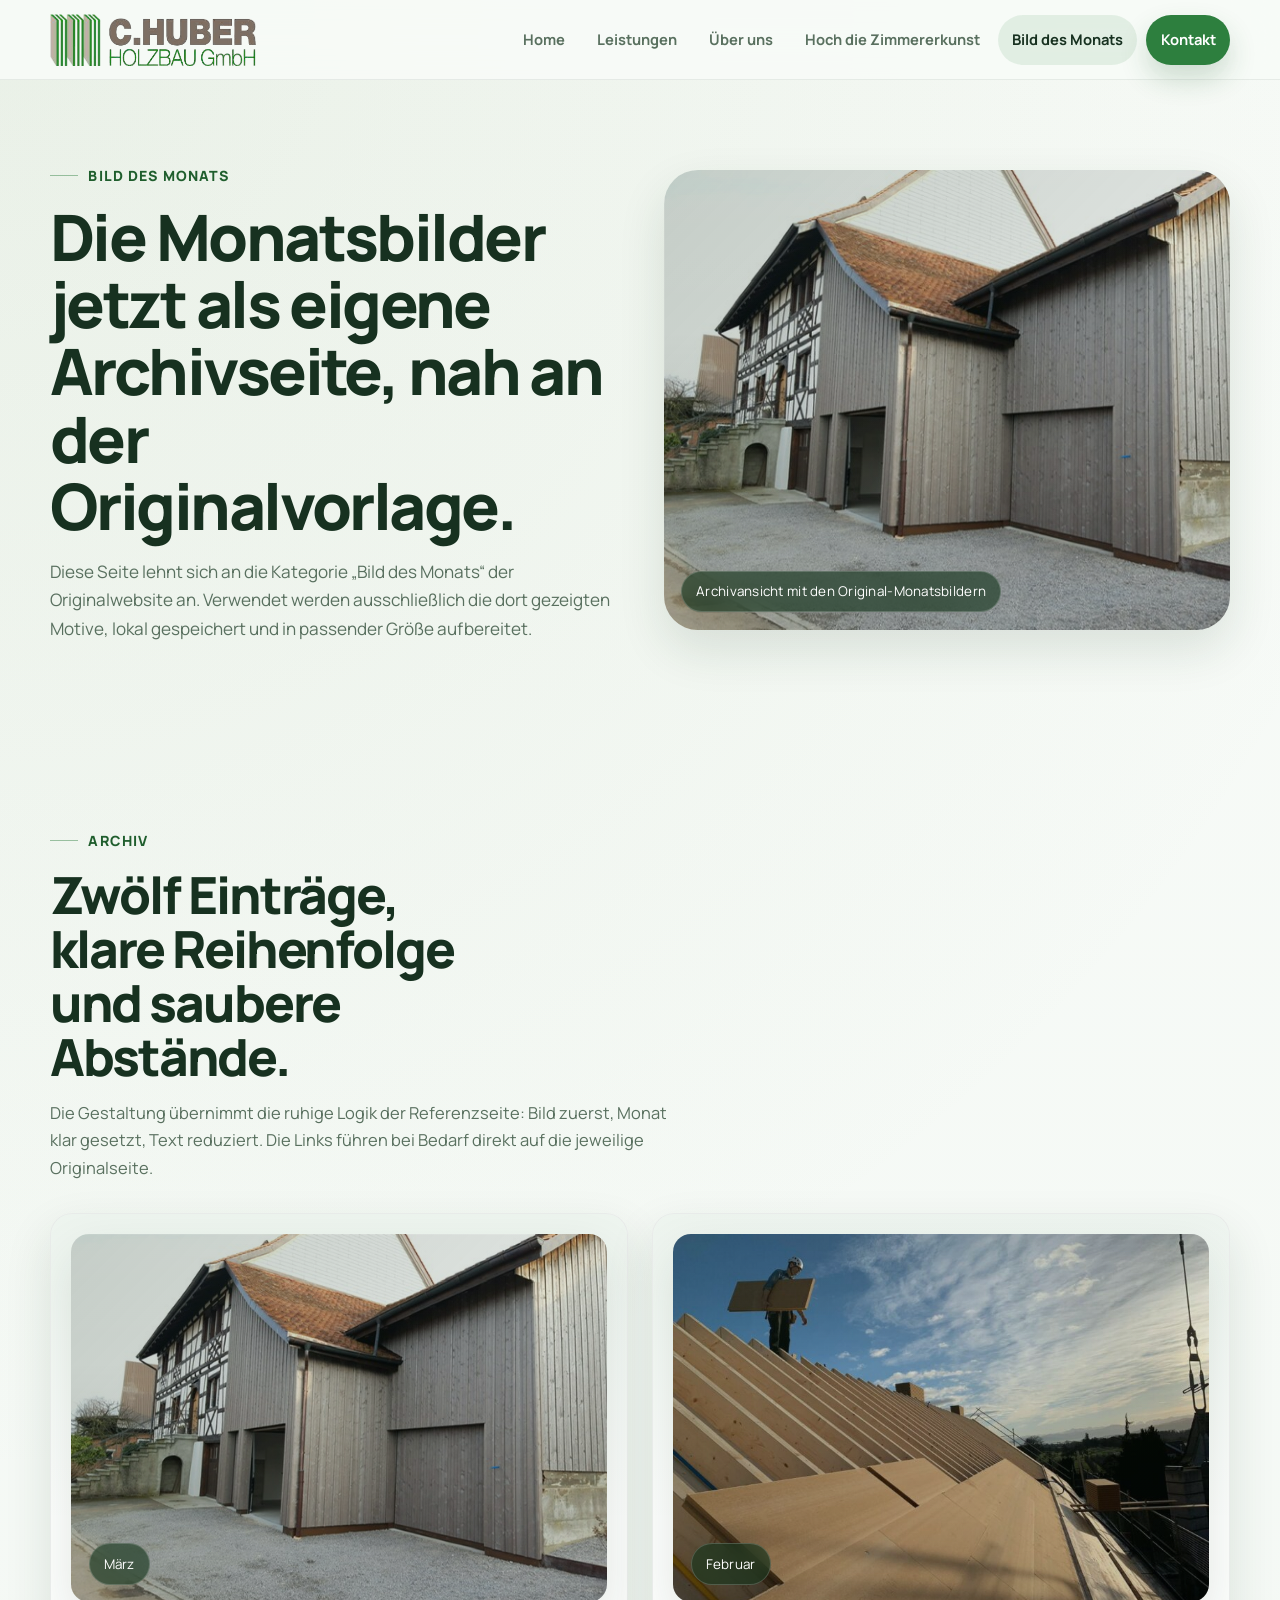
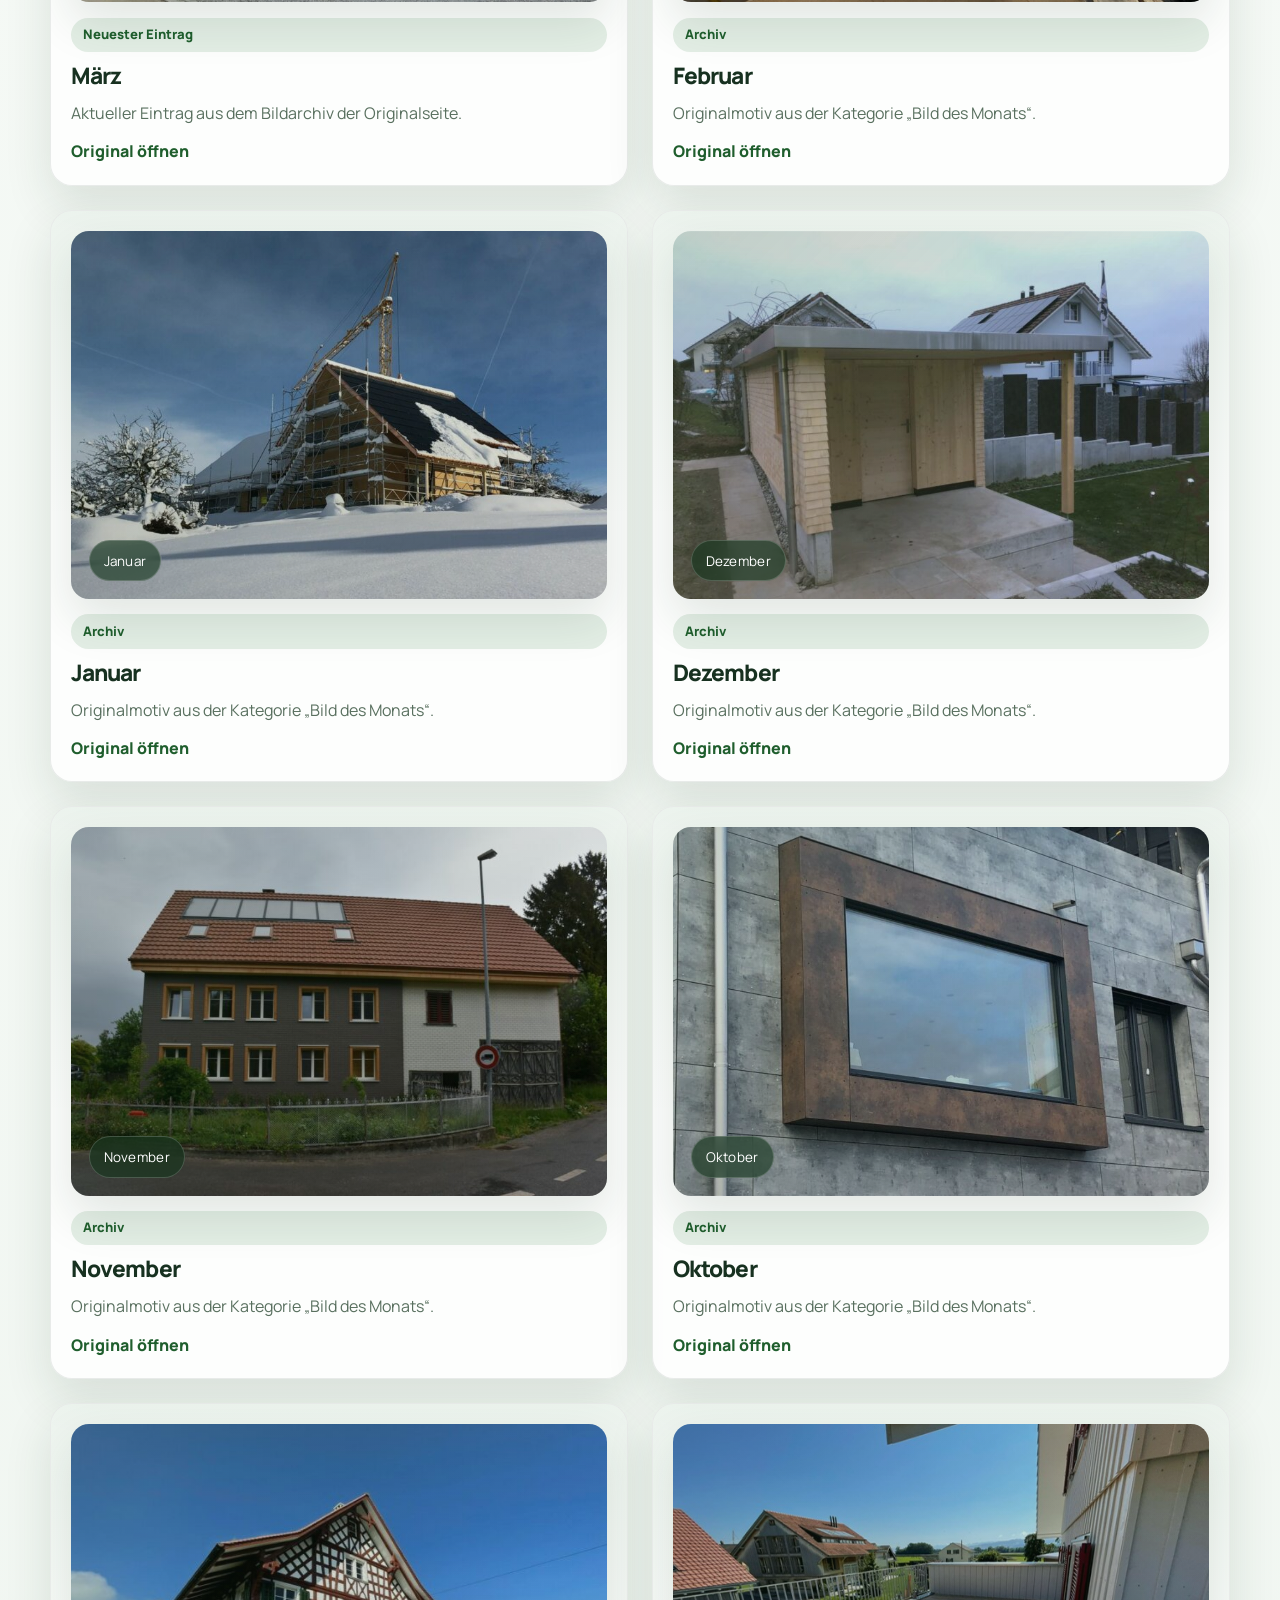
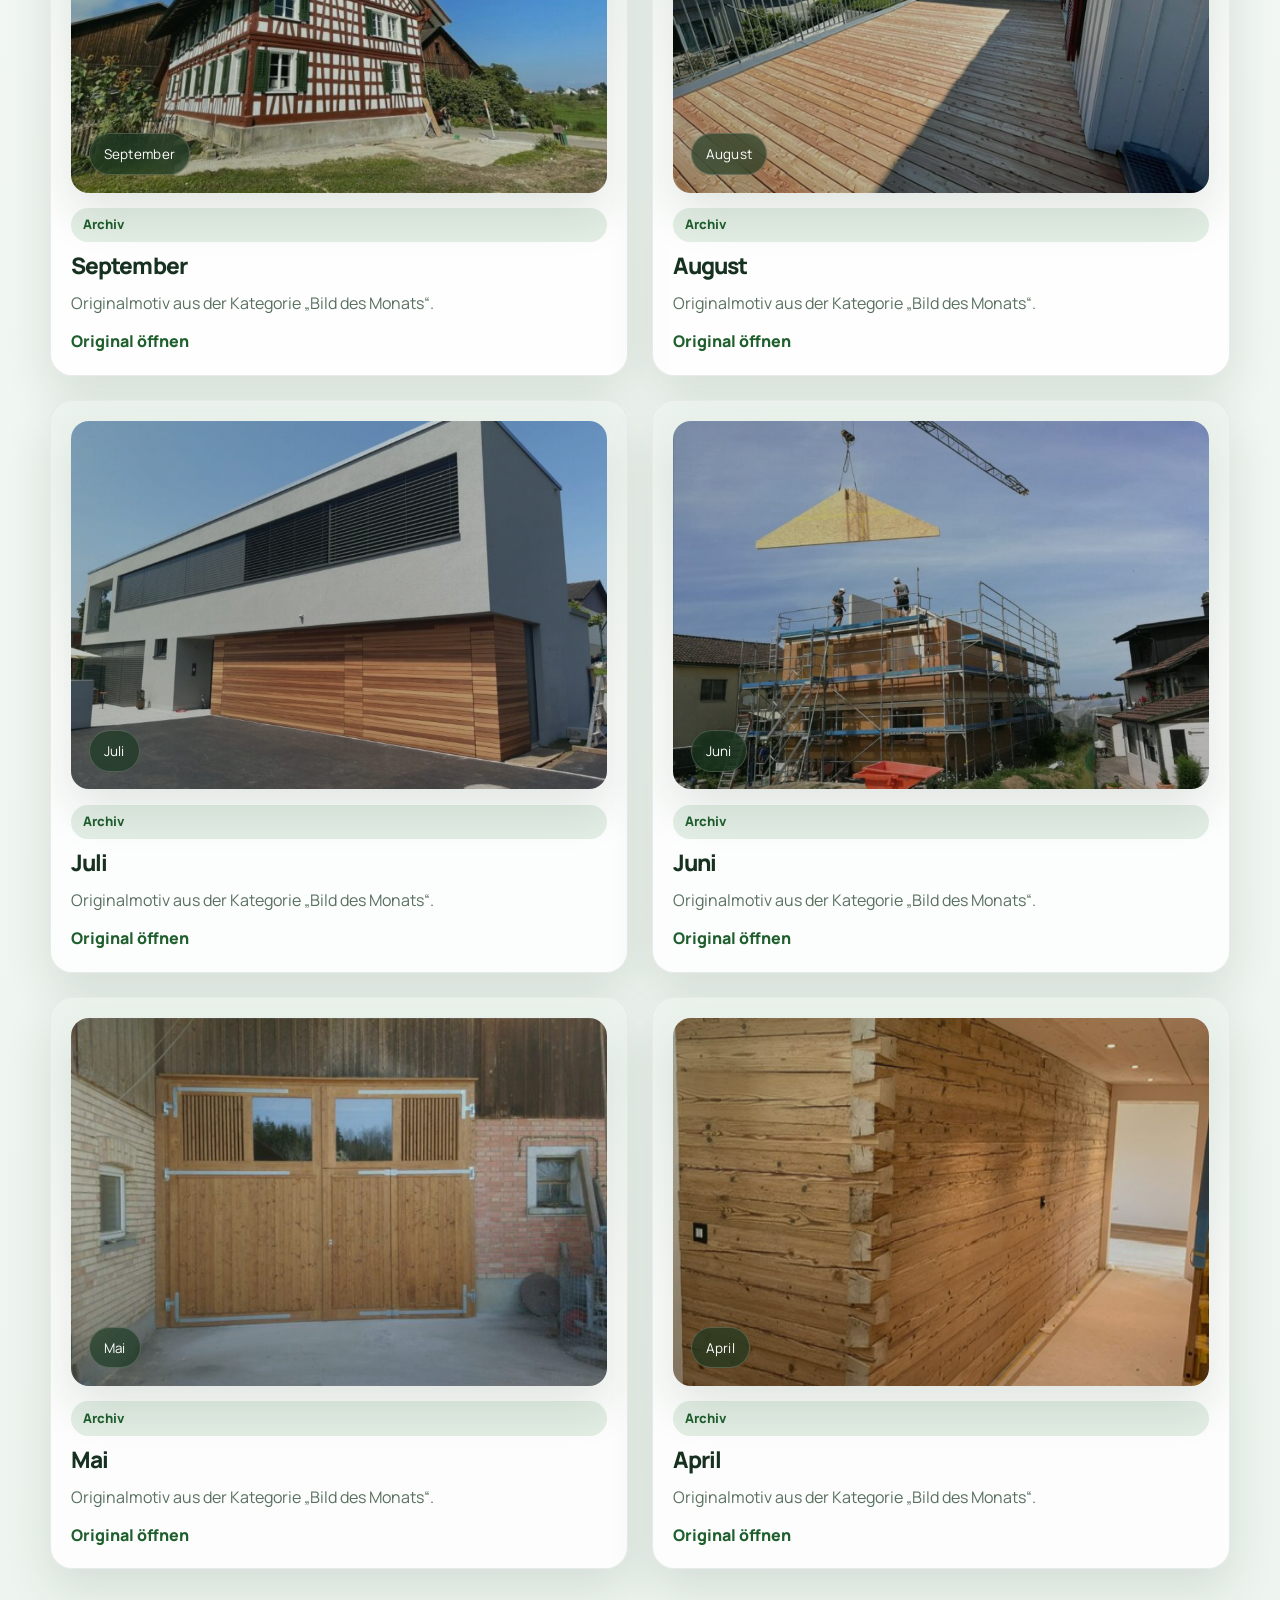
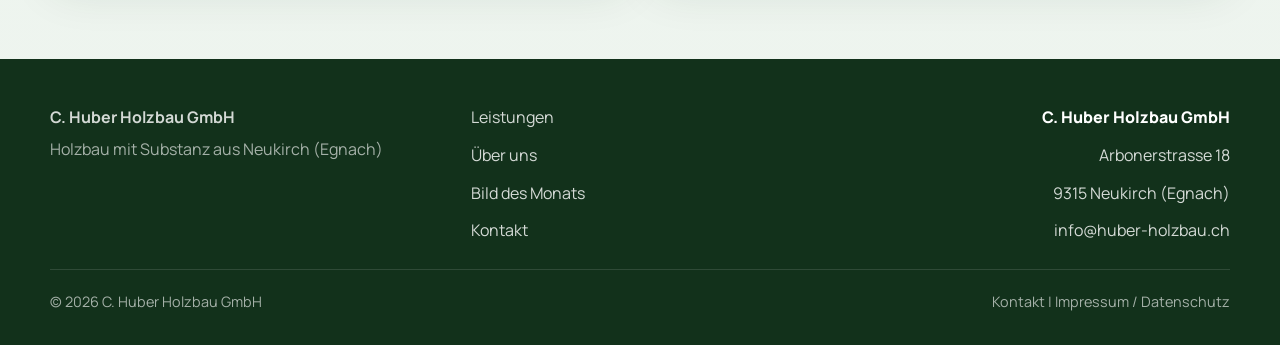
==== bild-des-monats.html @ 08aa4e44 "Refine layout and rebuild Bild des Monats" ====
<!DOCTYPE html>
<html lang="de">
<head>
  <meta charset="UTF-8">
  <meta name="viewport" content="width=device-width, initial-scale=1.0">
  <link rel="icon" type="image/png" href="assets/favicon-left.png">
  <link rel="shortcut icon" href="assets/favicon-left.png">
  <title>Bild des Monats | C. Huber Holzbau GmbH</title>
  <meta name="description" content="Bild des Monats bei C. Huber Holzbau GmbH: eine Übersicht mit denselben Bildern wie auf der Originalseite von huber-holzbau.ch.">
  <link rel="preconnect" href="https://fonts.googleapis.com">
  <link rel="preconnect" href="https://fonts.gstatic.com" crossorigin>
  <link href="https://fonts.googleapis.com/css2?family=Manrope:wght@400;500;600;700;800&display=swap" rel="stylesheet">
  <link rel="stylesheet" href="styles.css">
</head>
<body>
  <header class="site-header">
    <div class="container nav-shell">
      <a class="brand" href="index.html" aria-label="C. Huber Holzbau GmbH Startseite"><span class="brand-mark"></span><span class="brand-text"><strong>C. Huber Holzbau GmbH</strong><span>Holzbau aus Neukirch (Egnach)</span></span></a>
      <button class="nav-toggle" type="button" aria-label="Navigation öffnen" aria-expanded="false" data-nav-toggle><span></span><span></span><span></span></button>
      <nav class="site-nav" data-nav>
        <a href="index.html">Home</a>
        <a href="leistungen.html">Leistungen</a>
        <a href="ueber-uns.html">Über uns</a>
        <a href="index.html#zimmererkunst">Hoch die Zimmererkunst</a>
        <a class="active" href="bild-des-monats.html">Bild des Monats</a>
        <a class="nav-cta" href="kontakt.html">Kontakt</a>
      </nav>
    </div>
  </header>

  <main>
    <section class="page-hero">
      <div class="container page-hero-grid">
        <div class="page-hero-copy reveal">
          <span class="eyebrow">Bild des Monats</span>
          <h1>Die Monatsbilder jetzt als eigene Archivseite, nah an der Originalvorlage.</h1>
          <p>Diese Seite lehnt sich an die Kategorie „Bild des Monats“ der Originalwebsite an. Verwendet werden ausschließlich die dort gezeigten Motive, lokal gespeichert und in passender Größe aufbereitet.</p>
        </div>
        <div class="page-hero-visual reveal" style="--image: url('assets/bild-maerz.jpeg');" data-label="Archivansicht mit den Original-Monatsbildern"></div>
      </div>
    </section>

    <section class="section">
      <div class="container">
        <div class="month-archive-copy reveal">
          <span class="page-kicker">Archiv</span>
          <h2 class="section-title">Zwölf Einträge, klare Reihenfolge und saubere Abstände.</h2>
          <p class="section-intro">Die Gestaltung übernimmt die ruhige Logik der Referenzseite: Bild zuerst, Monat klar gesetzt, Text reduziert. Die Links führen bei Bedarf direkt auf die jeweilige Originalseite.</p>
        </div>

        <div class="month-archive">
          <article class="month-entry reveal">
            <div class="month-visual" style="--image: url('assets/bild-maerz.jpeg');" data-label="März"></div>
            <div class="month-entry__body">
              <span class="card-topline">Neuester Eintrag</span>
              <h3>März</h3>
              <p>Aktueller Eintrag aus dem Bildarchiv der Originalseite.</p>
              <a class="month-entry__link" href="https://www.huber-holzbau.ch/maerz/" target="_blank" rel="noreferrer">Original öffnen</a>
            </div>
          </article>

          <article class="month-entry reveal">
            <div class="month-visual" style="--image: url('assets/bild-februar.jpg');" data-label="Februar"></div>
            <div class="month-entry__body">
              <span class="card-topline">Archiv</span>
              <h3>Februar</h3>
              <p>Originalmotiv aus der Kategorie „Bild des Monats“.</p>
              <a class="month-entry__link" href="https://www.huber-holzbau.ch/februar/" target="_blank" rel="noreferrer">Original öffnen</a>
            </div>
          </article>

          <article class="month-entry reveal">
            <div class="month-visual" style="--image: url('assets/bild-januar.jpg');" data-label="Januar"></div>
            <div class="month-entry__body">
              <span class="card-topline">Archiv</span>
              <h3>Januar</h3>
              <p>Originalmotiv aus der Kategorie „Bild des Monats“.</p>
              <a class="month-entry__link" href="https://www.huber-holzbau.ch/januar/" target="_blank" rel="noreferrer">Original öffnen</a>
            </div>
          </article>

          <article class="month-entry reveal">
            <div class="month-visual" style="--image: url('assets/bild-dezember.jpeg');" data-label="Dezember"></div>
            <div class="month-entry__body">
              <span class="card-topline">Archiv</span>
              <h3>Dezember</h3>
              <p>Originalmotiv aus der Kategorie „Bild des Monats“.</p>
              <a class="month-entry__link" href="https://www.huber-holzbau.ch/dezember/" target="_blank" rel="noreferrer">Original öffnen</a>
            </div>
          </article>

          <article class="month-entry reveal">
            <div class="month-visual" style="--image: url('assets/bild-november.jpg');" data-label="November"></div>
            <div class="month-entry__body">
              <span class="card-topline">Archiv</span>
              <h3>November</h3>
              <p>Originalmotiv aus der Kategorie „Bild des Monats“.</p>
              <a class="month-entry__link" href="https://www.huber-holzbau.ch/november/" target="_blank" rel="noreferrer">Original öffnen</a>
            </div>
          </article>

          <article class="month-entry reveal">
            <div class="month-visual" style="--image: url('assets/bild-oktober.jpeg');" data-label="Oktober"></div>
            <div class="month-entry__body">
              <span class="card-topline">Archiv</span>
              <h3>Oktober</h3>
              <p>Originalmotiv aus der Kategorie „Bild des Monats“.</p>
              <a class="month-entry__link" href="https://www.huber-holzbau.ch/oktober/" target="_blank" rel="noreferrer">Original öffnen</a>
            </div>
          </article>

          <article class="month-entry reveal">
            <div class="month-visual" style="--image: url('assets/bild-september.jpeg');" data-label="September"></div>
            <div class="month-entry__body">
              <span class="card-topline">Archiv</span>
              <h3>September</h3>
              <p>Originalmotiv aus der Kategorie „Bild des Monats“.</p>
              <a class="month-entry__link" href="https://www.huber-holzbau.ch/september/" target="_blank" rel="noreferrer">Original öffnen</a>
            </div>
          </article>

          <article class="month-entry reveal">
            <div class="month-visual" style="--image: url('assets/bild-august.jpeg');" data-label="August"></div>
            <div class="month-entry__body">
              <span class="card-topline">Archiv</span>
              <h3>August</h3>
              <p>Originalmotiv aus der Kategorie „Bild des Monats“.</p>
              <a class="month-entry__link" href="https://www.huber-holzbau.ch/august/" target="_blank" rel="noreferrer">Original öffnen</a>
            </div>
          </article>

          <article class="month-entry reveal">
            <div class="month-visual" style="--image: url('assets/bild-juli.jpg');" data-label="Juli"></div>
            <div class="month-entry__body">
              <span class="card-topline">Archiv</span>
              <h3>Juli</h3>
              <p>Originalmotiv aus der Kategorie „Bild des Monats“.</p>
              <a class="month-entry__link" href="https://www.huber-holzbau.ch/juli/" target="_blank" rel="noreferrer">Original öffnen</a>
            </div>
          </article>

          <article class="month-entry reveal">
            <div class="month-visual" style="--image: url('assets/bild-juni.jpeg');" data-label="Juni"></div>
            <div class="month-entry__body">
              <span class="card-topline">Archiv</span>
              <h3>Juni</h3>
              <p>Originalmotiv aus der Kategorie „Bild des Monats“.</p>
              <a class="month-entry__link" href="https://www.huber-holzbau.ch/juni/" target="_blank" rel="noreferrer">Original öffnen</a>
            </div>
          </article>

          <article class="month-entry reveal">
            <div class="month-visual" style="--image: url('assets/bild-mai.jpeg');" data-label="Mai"></div>
            <div class="month-entry__body">
              <span class="card-topline">Archiv</span>
              <h3>Mai</h3>
              <p>Originalmotiv aus der Kategorie „Bild des Monats“.</p>
              <a class="month-entry__link" href="https://www.huber-holzbau.ch/mai/" target="_blank" rel="noreferrer">Original öffnen</a>
            </div>
          </article>

          <article class="month-entry reveal">
            <div class="month-visual" style="--image: url('assets/bild-april.jpeg');" data-label="April"></div>
            <div class="month-entry__body">
              <span class="card-topline">Archiv</span>
              <h3>April</h3>
              <p>Originalmotiv aus der Kategorie „Bild des Monats“.</p>
              <a class="month-entry__link" href="https://www.huber-holzbau.ch/april/" target="_blank" rel="noreferrer">Original öffnen</a>
            </div>
          </article>
        </div>
      </div>
    </section>
  </main>

  <footer class="site-footer">
    <div class="container">
      <div class="footer-grid">
        <div><div class="footer-brand"><strong>C. Huber Holzbau GmbH</strong><span>Holzbau mit Substanz aus Neukirch (Egnach)</span></div></div>
        <div><ul class="footer-links"><li><a href="leistungen.html">Leistungen</a></li><li><a href="ueber-uns.html">Über uns</a></li><li><a href="bild-des-monats.html">Bild des Monats</a></li><li><a href="kontakt.html">Kontakt</a></li></ul></div>
        <div><ul class="footer-links footer-address"><li>C. Huber Holzbau GmbH</li><li>Arbonerstrasse 18</li><li>9315 Neukirch (Egnach)</li><li><a href="mailto:info@huber-holzbau.ch">info@huber-holzbau.ch</a></li></ul></div>
      </div>
      <div class="footer-bottom"><span>&copy; <span data-year></span> C. Huber Holzbau GmbH</span><span><a href="kontakt.html">Kontakt</a> | <a href="#">Impressum / Datenschutz</a></span></div>
    </div>
  </footer>

  <script src="script.js"></script>
</body>
</html>
---- styles.css ----
:root {
  --bg: #edf4ee;
  --bg-soft: #f7faf7;
  --surface: rgba(255, 255, 255, 0.9);
  --surface-strong: #ffffff;
  --surface-dark: #15361e;
  --text: #173120;
  --muted: #59705f;
  --line: rgba(23, 49, 32, 0.12);
  --line-strong: rgba(23, 49, 32, 0.22);
  --primary: #2d7f3e;
  --primary-deep: #1f5e2d;
  --accent: #80a46c;
  --accent-soft: rgba(45, 127, 62, 0.12);
  --shadow: 0 20px 48px rgba(21, 54, 30, 0.12);
  --radius-xl: 34px;
  --radius-lg: 28px;
  --radius-md: 22px;
  --radius-sm: 14px;
  --container: min(1180px, calc(100vw - 2rem));
  --section-space: clamp(4rem, 7vw, 6.5rem);
}

* {
  box-sizing: border-box;
}

html {
  scroll-behavior: smooth;
}

body {
  margin: 0;
  font-family: "Manrope", "Segoe UI", sans-serif;
  color: var(--text);
  background:
    radial-gradient(circle at top left, rgba(128, 164, 108, 0.12), transparent 28%),
    linear-gradient(180deg, #f8fbf8 0%, var(--bg) 100%);
  line-height: 1.65;
}

a {
  color: inherit;
  text-decoration: none;
}

img {
  display: block;
  max-width: 100%;
}

p,
ul,
figure {
  margin: 0;
}

h1,
h2,
h3,
h4 {
  margin: 0;
  font-weight: 800;
  letter-spacing: -0.04em;
  line-height: 1.05;
}

.container {
  width: var(--container);
  margin: 0 auto;
}

.section {
  padding: var(--section-space) 0;
}

.section-alt {
  background: linear-gradient(180deg, rgba(255, 255, 255, 0.7), rgba(239, 246, 240, 0.9));
  border-top: 1px solid rgba(255, 255, 255, 0.75);
  border-bottom: 1px solid rgba(23, 49, 32, 0.06);
}

.section-title {
  max-width: 13ch;
  font-size: clamp(2.2rem, 4vw, 3.8rem);
}

.section-intro {
  max-width: 62ch;
  margin-top: 1rem;
  color: var(--muted);
  font-size: 1.03rem;
}

.eyebrow,
.page-kicker {
  display: inline-flex;
  align-items: center;
  gap: 0.65rem;
  margin-bottom: 1rem;
  color: var(--primary-deep);
  font-size: 0.88rem;
  font-weight: 800;
  letter-spacing: 0.08em;
  text-transform: uppercase;
}

.eyebrow::before,
.page-kicker::before {
  content: "";
  width: 28px;
  height: 1px;
  background: rgba(45, 127, 62, 0.45);
}

.site-header {
  position: sticky;
  top: 0;
  z-index: 50;
  padding: 0.85rem 0;
  background: rgba(248, 251, 248, 0.9);
  border-bottom: 1px solid rgba(23, 49, 32, 0.08);
  backdrop-filter: blur(20px);
}

.nav-shell {
  display: flex;
  align-items: center;
  justify-content: space-between;
  gap: 1rem;
}

.brand {
  flex: 0 0 auto;
  display: inline-flex;
  align-items: center;
}

.brand-mark {
  width: 206px;
  height: 52px;
  background: center / contain no-repeat url("assets/logo_webseite.png");
}

.brand-text {
  display: none;
}

.nav-toggle {
  display: none;
  border: 0;
  border-radius: 14px;
  background: var(--surface-strong);
  padding: 0.8rem;
  box-shadow: var(--shadow);
}

.nav-toggle span {
  display: block;
  width: 22px;
  height: 2px;
  background: var(--text);
}

.nav-toggle span + span {
  margin-top: 5px;
}

.site-nav {
  display: flex;
  align-items: center;
  gap: 0.2rem;
  flex-wrap: nowrap;
}

.site-nav a {
  padding: 0.8rem 0.9rem;
  border-radius: 999px;
  color: var(--muted);
  font-size: 0.92rem;
  font-weight: 700;
  white-space: nowrap;
  transition: background 0.2s ease, color 0.2s ease, transform 0.2s ease;
}

.site-nav a:hover,
.site-nav a:focus-visible,
.site-nav a.active {
  color: var(--text);
  background: rgba(45, 127, 62, 0.1);
}

.site-nav .nav-cta {
  margin-left: 0.35rem;
  background: var(--primary);
  color: #fff;
  box-shadow: 0 14px 28px rgba(31, 94, 45, 0.2);
}

.site-nav .nav-cta:hover,
.site-nav .nav-cta:focus-visible,
.site-nav .nav-cta.active {
  background: var(--primary-deep);
  color: #fff;
}

main {
  overflow: clip;
}

.hero,
.page-hero {
  padding: clamp(3rem, 6vw, 5.5rem) 0 var(--section-space);
}

.hero-grid,
.page-hero-grid,
.about-grid,
.contact-grid,
.story-grid,
.service-detail-grid,
.cta-panel,
.contact-panel,
.feature-split,
.project-grid,
.cards-2,
.cards-3,
.cards-4,
.services-grid,
.values-grid,
.footer-grid,
.media-grid,
.month-archive,
.month-preview-grid {
  display: grid;
  gap: 1.5rem;
}

.hero-grid,
.page-hero-grid,
.about-grid,
.service-detail-grid,
.story-grid,
.contact-grid,
.feature-split {
  grid-template-columns: minmax(0, 1.02fr) minmax(0, 0.98fr);
  align-items: center;
}

.cards-2,
.project-grid,
.media-grid,
.month-preview-grid {
  grid-template-columns: repeat(2, minmax(0, 1fr));
}

.cards-3 {
  grid-template-columns: repeat(3, minmax(0, 1fr));
}

.cards-4,
.services-grid {
  grid-template-columns: repeat(4, minmax(0, 1fr));
}

.month-archive {
  grid-template-columns: repeat(2, minmax(0, 1fr));
  align-items: start;
}

.footer-grid {
  grid-template-columns: 1fr 0.9fr 0.95fr;
  align-items: start;
}

.hero-copy,
.page-hero-copy,
.reveal {
  min-width: 0;
}

.hero-copy h1,
.page-hero-copy h1 {
  font-size: clamp(3rem, 7vw, 5.9rem);
  max-width: 10.5ch;
}

.page-hero-copy h1 {
  max-width: 13ch;
  font-size: clamp(2.6rem, 5vw, 4.25rem);
}

.hero-copy p,
.page-hero-copy p {
  max-width: 60ch;
  margin-top: 1.2rem;
  color: var(--muted);
  font-size: 1.07rem;
}

.hero-actions,
.section-actions {
  display: flex;
  flex-wrap: wrap;
  gap: 0.95rem;
  margin-top: 1.8rem;
}

.button,
button,
input,
textarea {
  font: inherit;
}

.button {
  display: inline-flex;
  align-items: center;
  justify-content: center;
  min-height: 54px;
  padding: 0 1.45rem;
  border-radius: 999px;
  transition: transform 0.2s ease, background 0.2s ease, border-color 0.2s ease, color 0.2s ease;
}

.button:hover,
.button:focus-visible {
  transform: translateY(-2px);
}

.button-primary {
  background: var(--primary);
  color: #fff;
  box-shadow: 0 18px 34px rgba(31, 94, 45, 0.22);
}

.button-primary:hover,
.button-primary:focus-visible {
  background: var(--primary-deep);
}

.button-secondary {
  border: 1px solid var(--line);
  background: rgba(255, 255, 255, 0.78);
  color: var(--text);
}

.hero-stats,
.contact-list,
.footer-links,
.service-points,
.check-list,
.timeline,
.mini-list,
.month-mini-list {
  list-style: none;
  padding: 0;
}

.hero-stats {
  display: grid;
  grid-template-columns: repeat(3, minmax(0, 1fr));
  gap: 1rem;
  margin-top: 2rem;
}

.hero-stats li,
.service-card,
.value-card,
.contact-card,
.project-card,
.form-card,
.highlight-card,
.quote-card,
.month-card,
.panel,
.metric-card,
.process-card,
.month-entry {
  position: relative;
  overflow: hidden;
  border: 1px solid rgba(23, 49, 32, 0.09);
  border-radius: var(--radius-md);
  background: rgba(255, 255, 255, 0.82);
  box-shadow: var(--shadow);
}

.service-card,
.value-card,
.contact-card,
.project-card,
.form-card,
.highlight-card,
.quote-card,
.month-card,
.panel,
.metric-card,
.process-card,
.month-entry {
  display: flex;
  flex-direction: column;
  align-items: flex-start;
  gap: 0.95rem;
  padding: 1.6rem;
}

.hero-stats li {
  padding: 1.4rem;
}

.service-card::before,
.highlight-card::before,
.quote-card::before,
.month-card::before,
.project-card::before,
.metric-card::before,
.process-card::before,
.month-entry::before {
  content: "";
  position: absolute;
  inset: 0;
  background: linear-gradient(180deg, rgba(45, 127, 62, 0.08), transparent 54%);
  pointer-events: none;
}

.hero-stats strong,
.metric-card strong {
  display: block;
  font-size: 1.55rem;
}

.visual,
.hero-visual,
.page-hero-visual,
.about-visual,
.service-visual,
.project-visual,
.month-visual,
.contact-map,
.service-media {
  position: relative;
  width: 100%;
  overflow: hidden;
  border-radius: var(--radius-xl);
  box-shadow: var(--shadow);
  background:
    linear-gradient(135deg, rgba(21, 54, 30, 0.26), rgba(21, 54, 30, 0.06)),
    var(--image, linear-gradient(160deg, #8cc792, #258a31));
  background-size: cover;
  background-position: center;
}

.hero-visual,
.page-hero-visual,
.about-visual,
.service-visual,
.contact-map {
  min-height: 460px;
}

.hero-visual {
  min-height: 620px;
}

.project-visual,
.month-visual,
.service-media {
  min-height: 0;
  aspect-ratio: 4 / 3;
  border-radius: var(--radius-md);
}

.month-entry .month-visual {
  aspect-ratio: 16 / 11;
}

.hero-visual::before,
.page-hero-visual::before,
.about-visual::before,
.service-visual::before,
.project-visual::before,
.month-visual::before,
.contact-map::before,
.service-media::before {
  content: "";
  position: absolute;
  inset: 0;
  background: linear-gradient(180deg, rgba(255, 255, 255, 0.04), transparent 35%, rgba(0, 0, 0, 0.16) 100%);
}

.hero-visual::after,
.page-hero-visual::after,
.about-visual::after,
.service-visual::after,
.project-visual::after,
.month-visual::after,
.contact-map::after,
.service-media::after {
  content: attr(data-label);
  position: absolute;
  left: 1.1rem;
  right: 1.1rem;
  bottom: 1.1rem;
  display: inline-flex;
  width: fit-content;
  max-width: calc(100% - 2.2rem);
  padding: 0.55rem 0.88rem;
  border-radius: 999px;
  background: rgba(21, 54, 30, 0.62);
  border: 1px solid rgba(255, 255, 255, 0.18);
  color: #fff;
  font-size: 0.84rem;
  letter-spacing: 0.02em;
  backdrop-filter: blur(12px);
}

.card-topline {
  display: inline-flex;
  align-items: center;
  gap: 0.42rem;
  padding: 0.4rem 0.75rem;
  border-radius: 999px;
  background: var(--accent-soft);
  color: var(--primary-deep);
  font-size: 0.82rem;
  font-weight: 800;
}

.service-card h3,
.value-card h3,
.contact-card h3,
.highlight-card h3,
.quote-card h3,
.form-card h3,
.panel h3,
.project-card h3,
.metric-card h3,
.process-card h3,
.month-card h3,
.month-entry h3 {
  font-size: 1.42rem;
}

.service-card p,
.value-card p,
.contact-card p,
.highlight-card p,
.quote-card p,
.form-card p,
.panel p,
.project-card p,
.metric-card p,
.process-card p,
.timeline li,
.month-card p,
.month-entry p {
  color: var(--muted);
}

.service-link,
.text-link {
  display: inline-flex;
  align-items: center;
  gap: 0.4rem;
  color: var(--primary-deep);
  font-weight: 800;
}

.check-list,
.service-points,
.contact-list,
.mini-list,
.month-mini-list {
  display: grid;
  gap: 0.75rem;
  width: 100%;
}

.check-list li,
.service-points li,
.contact-list li,
.mini-list li,
.month-mini-list li {
  display: flex;
  gap: 0.7rem;
  align-items: flex-start;
}

.check-list li::before,
.service-points li::before,
.contact-list li::before,
.mini-list li::before,
.month-mini-list li::before {
  content: "•";
  color: var(--accent);
  font-size: 1.15rem;
  line-height: 1;
  margin-top: 0.08rem;
}

.band {
  padding: 1.1rem 0;
  border-top: 1px solid var(--line);
  border-bottom: 1px solid var(--line);
  background: rgba(255, 255, 255, 0.52);
}

.band-track {
  display: flex;
  flex-wrap: wrap;
  justify-content: center;
  gap: 0.8rem 1.35rem;
  color: var(--muted);
  text-transform: uppercase;
  letter-spacing: 0.14em;
  font-size: 0.76rem;
  font-weight: 800;
}

.band-track span {
  display: inline-flex;
  align-items: center;
  gap: 1.3rem;
}

.band-track span::after {
  content: "·";
  color: var(--accent);
}

.band-track span:last-child::after {
  display: none;
}

.cta-panel,
.contact-panel {
  grid-template-columns: minmax(0, 1.1fr) minmax(0, 0.9fr);
  align-items: stretch;
  padding: 2rem;
  border-radius: var(--radius-xl);
  background: linear-gradient(135deg, rgba(21, 54, 30, 0.98), rgba(36, 97, 49, 0.96));
  color: #fff;
  box-shadow: var(--shadow);
}

.cta-panel p,
.contact-panel p,
.contact-panel a {
  color: rgba(255, 255, 255, 0.82);
}

.contact-panel .panel,
.cta-panel .panel {
  background: rgba(255, 255, 255, 0.08);
  border-color: rgba(255, 255, 255, 0.12);
  color: #fff;
}

.contact-panel .panel p,
.cta-panel .panel p,
.contact-panel .panel li,
.cta-panel .panel li {
  color: rgba(255, 255, 255, 0.82);
}

.form-grid {
  display: grid;
  grid-template-columns: repeat(2, minmax(0, 1fr));
  gap: 1rem;
  width: 100%;
  margin-top: 0.5rem;
}

.form-grid .full {
  grid-column: 1 / -1;
}

label {
  display: grid;
  gap: 0.42rem;
  color: var(--muted);
  font-size: 0.94rem;
}

input,
textarea {
  width: 100%;
  padding: 0.95rem 1rem;
  border: 1px solid rgba(23, 49, 32, 0.14);
  border-radius: 16px;
  background: rgba(255, 255, 255, 0.96);
  color: var(--text);
}

textarea {
  min-height: 170px;
  resize: vertical;
}

.timeline {
  display: grid;
  gap: 1rem;
  width: 100%;
}

.timeline li {
  position: relative;
  padding: 1.15rem 1.2rem 1.15rem 4rem;
  border-radius: var(--radius-md);
  background: rgba(255, 255, 255, 0.72);
  border: 1px solid rgba(23, 49, 32, 0.08);
}

.timeline strong {
  position: absolute;
  left: 1.1rem;
  top: 1rem;
  width: 2rem;
  height: 2rem;
  border-radius: 999px;
  display: grid;
  place-items: center;
  background: var(--accent-soft);
  color: var(--primary-deep);
  font-size: 0.86rem;
}

.month-archive-copy {
  max-width: 62ch;
  margin-bottom: 2rem;
}

.month-entry {
  padding: 1.25rem;
}

.month-entry .month-visual {
  border-radius: 18px;
}

.month-entry__body {
  width: 100%;
  display: grid;
  gap: 0.75rem;
}

.month-entry__link {
  display: inline-flex;
  align-items: center;
  gap: 0.45rem;
  color: var(--primary-deep);
  font-weight: 800;
}

.month-preview-card {
  display: flex;
  flex-direction: column;
  gap: 0.95rem;
}

.notice {
  display: inline-flex;
  align-items: center;
  gap: 0.45rem;
  padding: 0.45rem 0.75rem;
  border-radius: 999px;
  background: rgba(255, 255, 255, 0.14);
  color: rgba(255, 255, 255, 0.86);
  font-size: 0.85rem;
}

.site-footer {
  padding: 2.8rem 0 2rem;
  background: #12311b;
  color: rgba(255, 255, 255, 0.82);
}

.footer-brand strong {
  display: block;
  font-size: 1rem;
}

.footer-brand span {
  display: block;
  margin-top: 0.35rem;
  color: rgba(255, 255, 255, 0.62);
}

.footer-links {
  display: grid;
  gap: 0.72rem;
}

.footer-address {
  text-align: right;
  justify-items: end;
}

.footer-address li:first-child {
  color: #fff;
  font-weight: 800;
}

.site-footer a:hover,
.site-footer a:focus-visible {
  color: #fff;
}

.footer-bottom {
  display: flex;
  justify-content: space-between;
  gap: 1rem;
  flex-wrap: wrap;
  margin-top: 1.6rem;
  padding-top: 1.2rem;
  border-top: 1px solid rgba(255, 255, 255, 0.12);
  color: rgba(255, 255, 255, 0.62);
  font-size: 0.9rem;
}

.reveal {
  opacity: 0;
  transform: translateY(24px);
  transition: opacity 0.7s ease, transform 0.7s ease;
}

.reveal.is-visible {
  opacity: 1;
  transform: translateY(0);
}

@media (prefers-reduced-motion: reduce) {
  html {
    scroll-behavior: auto;
  }

  .reveal {
    opacity: 1;
    transform: none;
    transition: none;
  }

  .button {
    transition: none;
  }
}

@media (max-width: 1180px) {
  .site-nav a {
    padding: 0.76rem 0.75rem;
    font-size: 0.88rem;
  }
}

@media (max-width: 1080px) {
  .cards-4,
  .services-grid,
  .cards-3,
  .project-grid,
  .footer-grid,
  .hero-stats,
  .media-grid,
  .month-archive,
  .month-preview-grid {
    grid-template-columns: repeat(2, minmax(0, 1fr));
  }

  .hero-grid,
  .page-hero-grid,
  .about-grid,
  .service-detail-grid,
  .story-grid,
  .contact-grid,
  .cta-panel,
  .contact-panel,
  .feature-split {
    grid-template-columns: 1fr;
  }

  .hero-copy h1,
  .page-hero-copy h1 {
    max-width: 12ch;
  }

  .hero-visual,
  .page-hero-visual,
  .about-visual,
  .service-visual,
  .contact-map {
    min-height: 380px;
  }
}

@media (max-width: 820px) {
  .nav-toggle {
    display: inline-flex;
    flex-direction: column;
    justify-content: center;
  }

  .site-nav {
    position: absolute;
    left: 1rem;
    right: 1rem;
    top: calc(100% + 0.7rem);
    display: none;
    flex-direction: column;
    align-items: stretch;
    padding: 0.8rem;
    border-radius: 24px;
    background: rgba(248, 251, 248, 0.98);
    box-shadow: var(--shadow);
  }

  .site-nav.is-open {
    display: flex;
  }

  .site-nav .nav-cta {
    margin-left: 0;
    text-align: center;
  }

  .cards-4,
  .cards-3,
  .cards-2,
  .services-grid,
  .project-grid,
  .footer-grid,
  .hero-stats,
  .form-grid,
  .media-grid,
  .month-archive,
  .month-preview-grid {
    grid-template-columns: 1fr;
  }

  .section {
    padding: 4rem 0;
  }

  .hero,
  .page-hero {
    padding-top: 2.4rem;
  }

  .hero-copy h1,
  .page-hero-copy h1 {
    font-size: clamp(2.7rem, 10vw, 4.1rem);
    max-width: 12ch;
  }

  .brand-mark {
    width: 174px;
    height: 44px;
  }

  .hero-visual,
  .page-hero-visual,
  .about-visual,
  .service-visual,
  .contact-map {
    min-height: 320px;
  }

  .cta-panel,
  .contact-panel,
  .service-card,
  .value-card,
  .contact-card,
  .project-card,
  .form-card,
  .highlight-card,
  .quote-card,
  .month-card,
  .panel,
  .metric-card,
  .process-card,
  .month-entry {
    padding: 1.35rem;
  }

  .footer-address {
    text-align: left;
    justify-items: start;
  }
}
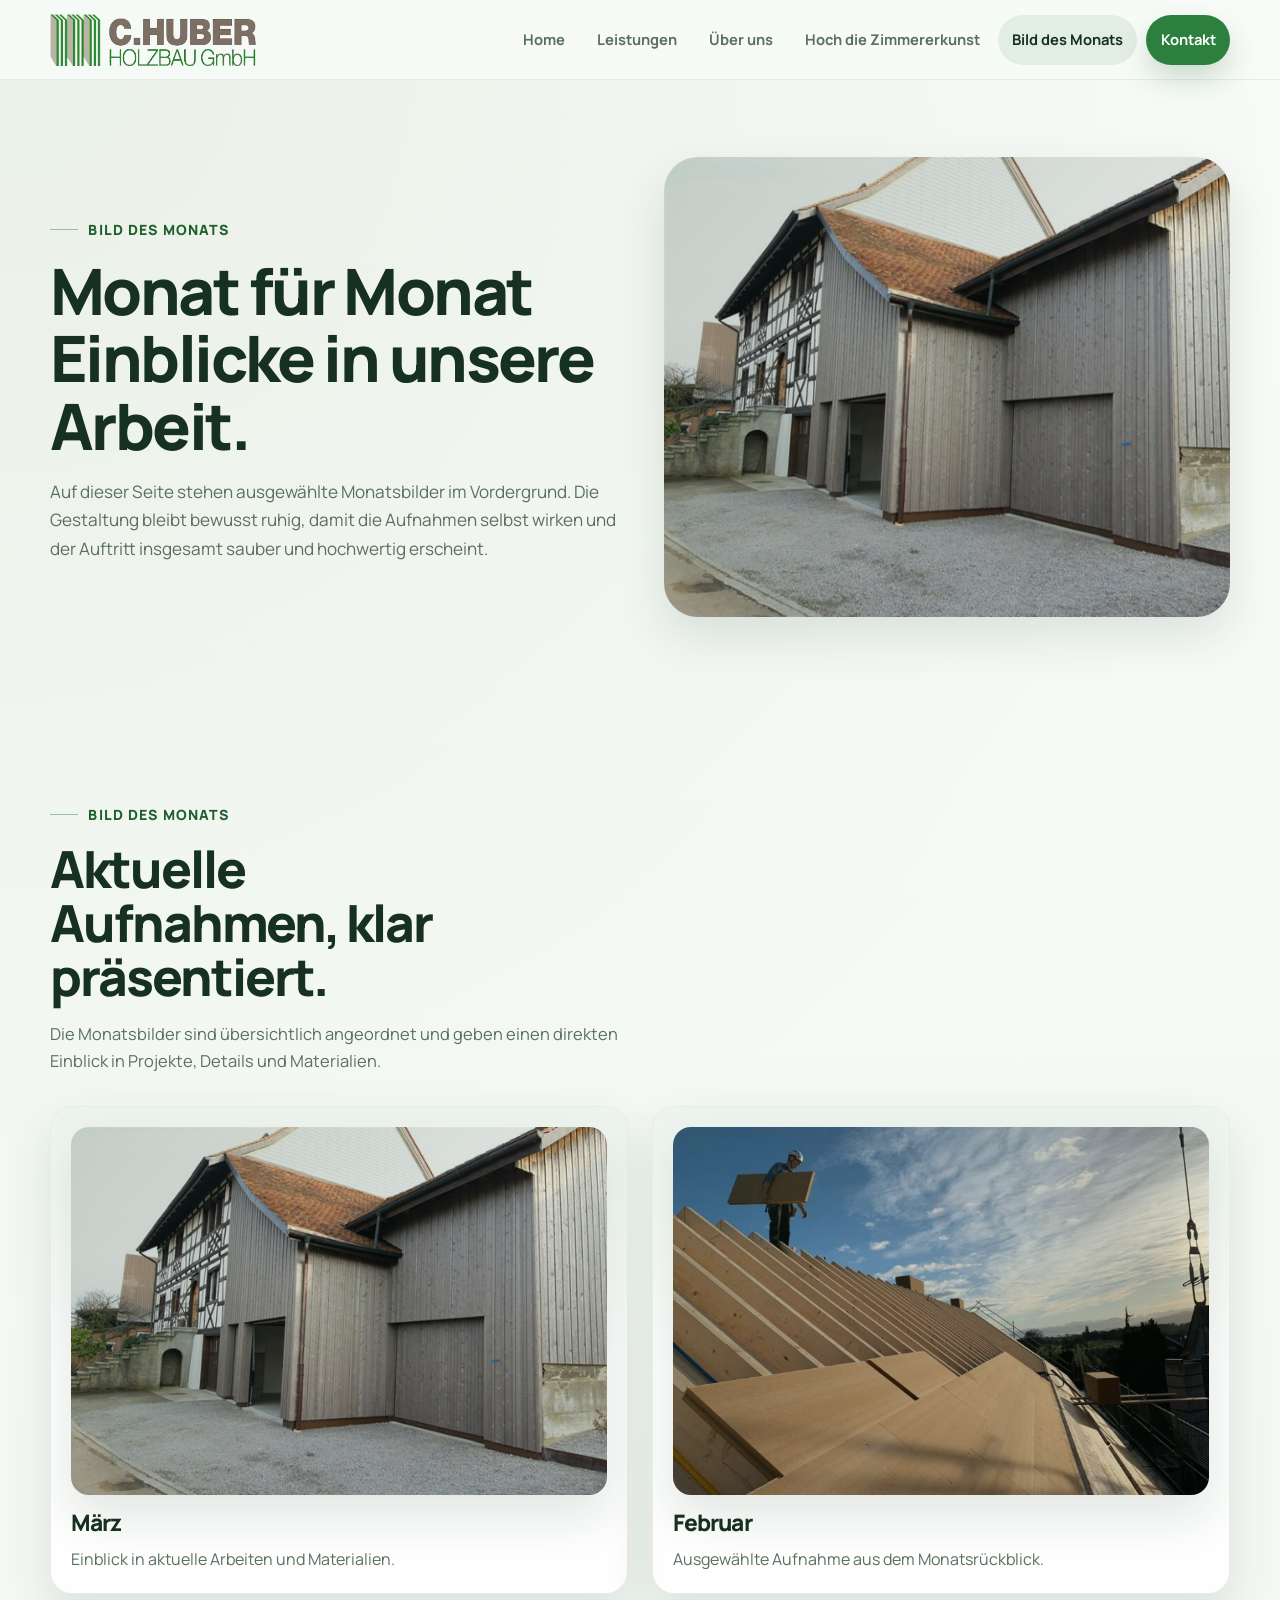
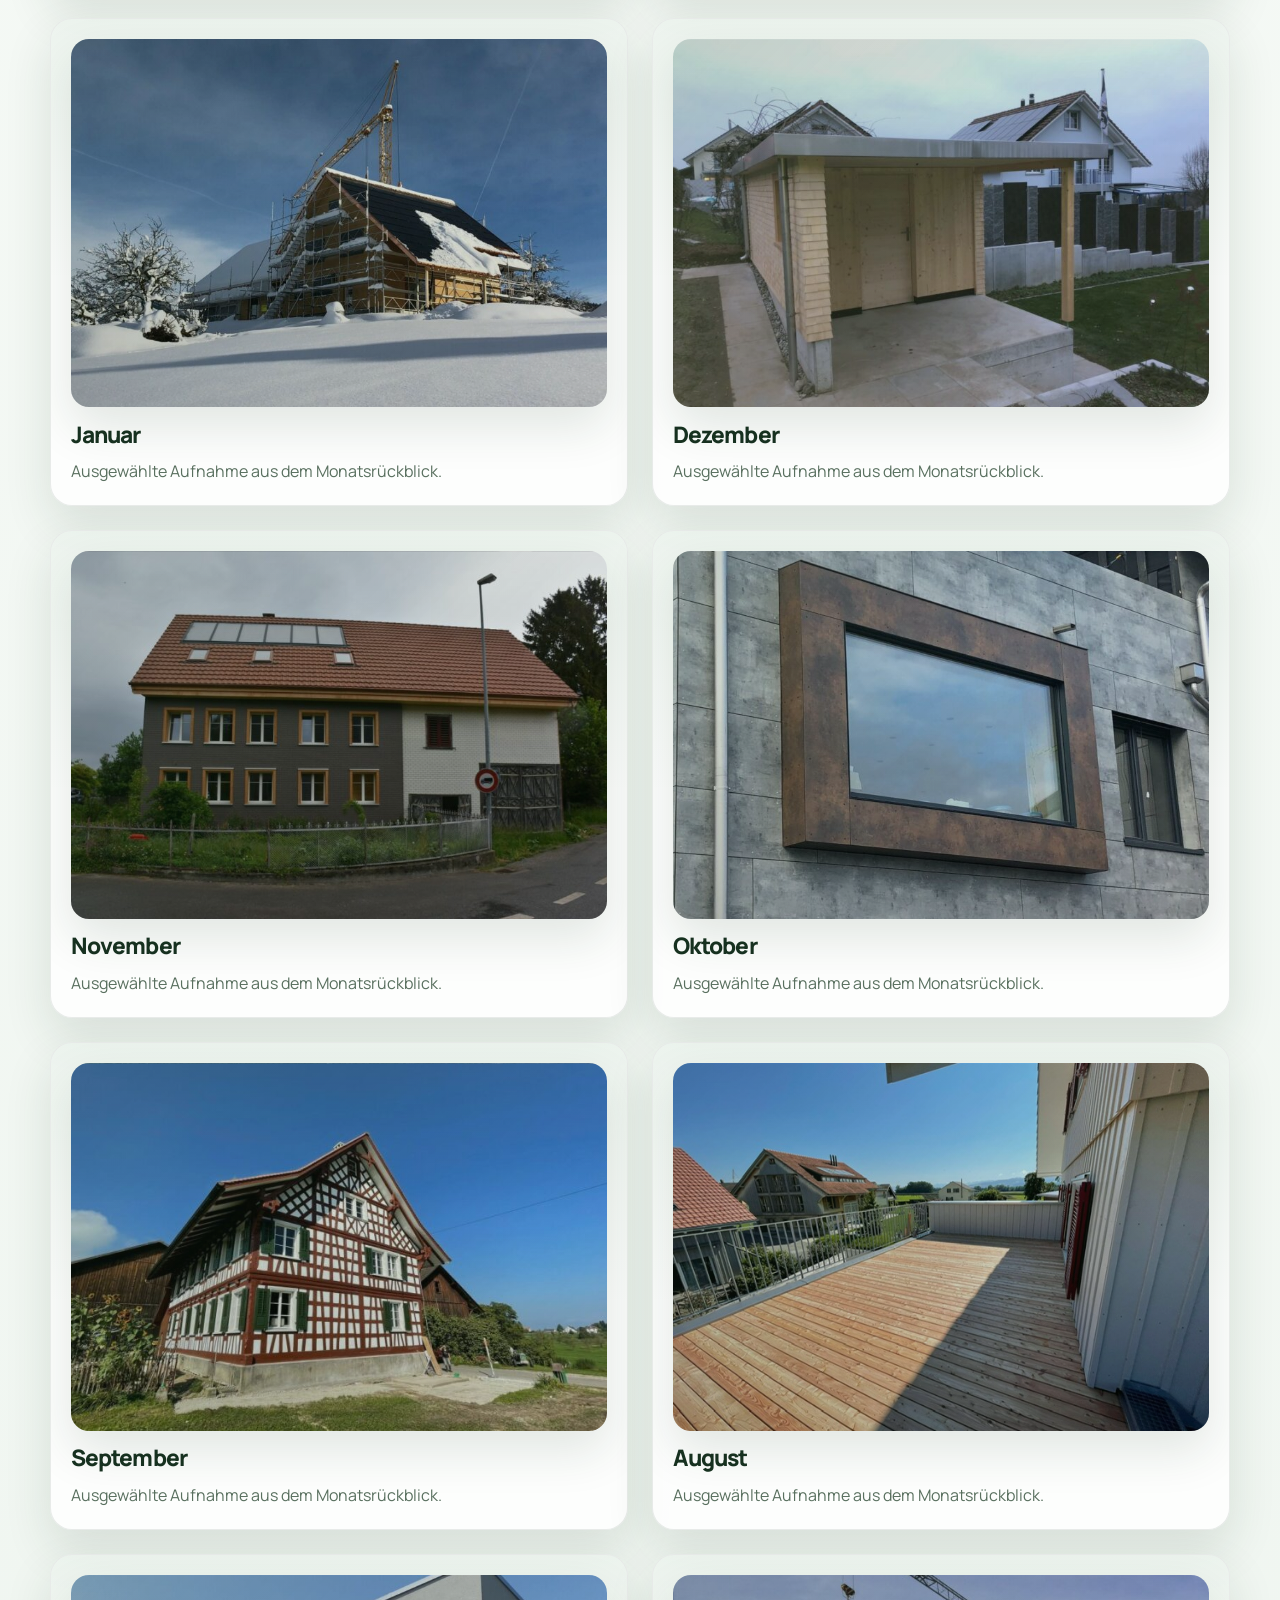
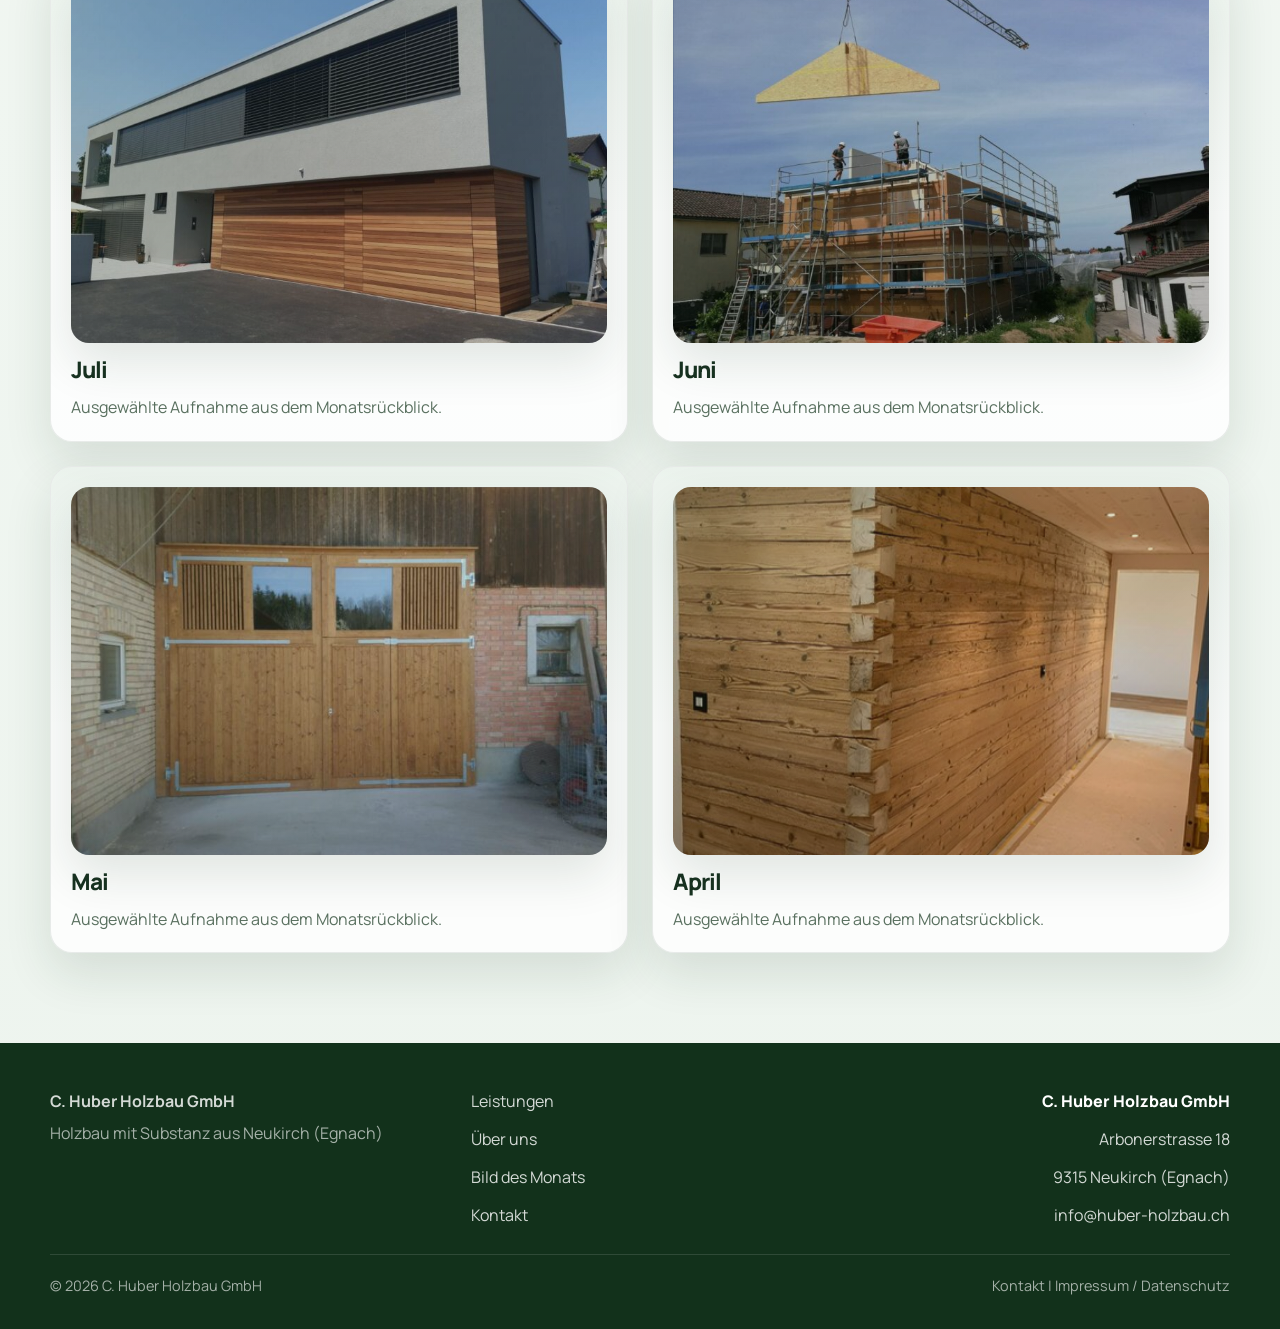
==== commit 6523efec: "Remove demo-internal copy from monthly gallery" ====
--- a/bild-des-monats.html
+++ b/bild-des-monats.html
@@ -6,7 +6,7 @@
   <link rel="icon" type="image/png" href="assets/favicon-left.png">
   <link rel="shortcut icon" href="assets/favicon-left.png">
   <title>Bild des Monats | C. Huber Holzbau GmbH</title>
-  <meta name="description" content="Bild des Monats bei C. Huber Holzbau GmbH: eine Übersicht mit denselben Bildern wie auf der Originalseite von huber-holzbau.ch.">
+  <meta name="description" content="Bild des Monats bei C. Huber Holzbau GmbH: aktuelle Einblicke in Projekte, Details und Arbeiten im Holzbau.">
   <link rel="preconnect" href="https://fonts.googleapis.com">
   <link rel="preconnect" href="https://fonts.gstatic.com" crossorigin>
   <link href="https://fonts.googleapis.com/css2?family=Manrope:wght@400;500;600;700;800&display=swap" rel="stylesheet">
@@ -33,139 +33,115 @@
       <div class="container page-hero-grid">
         <div class="page-hero-copy reveal">
           <span class="eyebrow">Bild des Monats</span>
-          <h1>Die Monatsbilder jetzt als eigene Archivseite, nah an der Originalvorlage.</h1>
-          <p>Diese Seite lehnt sich an die Kategorie „Bild des Monats“ der Originalwebsite an. Verwendet werden ausschließlich die dort gezeigten Motive, lokal gespeichert und in passender Größe aufbereitet.</p>
+          <h1>Monat für Monat Einblicke in unsere Arbeit.</h1>
+          <p>Auf dieser Seite stehen ausgewählte Monatsbilder im Vordergrund. Die Gestaltung bleibt bewusst ruhig, damit die Aufnahmen selbst wirken und der Auftritt insgesamt sauber und hochwertig erscheint.</p>
         </div>
-        <div class="page-hero-visual reveal" style="--image: url('assets/bild-maerz.jpeg');" data-label="Archivansicht mit den Original-Monatsbildern"></div>
+        <div class="page-hero-visual visual-no-label reveal" style="--image: url('assets/bild-maerz.jpeg');"></div>
       </div>
     </section>
 
     <section class="section">
       <div class="container">
         <div class="month-archive-copy reveal">
-          <span class="page-kicker">Archiv</span>
-          <h2 class="section-title">Zwölf Einträge, klare Reihenfolge und saubere Abstände.</h2>
-          <p class="section-intro">Die Gestaltung übernimmt die ruhige Logik der Referenzseite: Bild zuerst, Monat klar gesetzt, Text reduziert. Die Links führen bei Bedarf direkt auf die jeweilige Originalseite.</p>
+          <span class="page-kicker">Bild des Monats</span>
+          <h2 class="section-title">Aktuelle Aufnahmen, klar präsentiert.</h2>
+          <p class="section-intro">Die Monatsbilder sind übersichtlich angeordnet und geben einen direkten Einblick in Projekte, Details und Materialien.</p>
         </div>
 
         <div class="month-archive">
           <article class="month-entry reveal">
-            <div class="month-visual" style="--image: url('assets/bild-maerz.jpeg');" data-label="März"></div>
+            <div class="month-visual visual-no-label" style="--image: url('assets/bild-maerz.jpeg');"></div>
             <div class="month-entry__body">
-              <span class="card-topline">Neuester Eintrag</span>
               <h3>März</h3>
-              <p>Aktueller Eintrag aus dem Bildarchiv der Originalseite.</p>
-              <a class="month-entry__link" href="https://www.huber-holzbau.ch/maerz/" target="_blank" rel="noreferrer">Original öffnen</a>
+              <p>Einblick in aktuelle Arbeiten und Materialien.</p>
             </div>
           </article>
 
           <article class="month-entry reveal">
-            <div class="month-visual" style="--image: url('assets/bild-februar.jpg');" data-label="Februar"></div>
+            <div class="month-visual visual-no-label" style="--image: url('assets/bild-februar.jpg');"></div>
             <div class="month-entry__body">
-              <span class="card-topline">Archiv</span>
               <h3>Februar</h3>
-              <p>Originalmotiv aus der Kategorie „Bild des Monats“.</p>
-              <a class="month-entry__link" href="https://www.huber-holzbau.ch/februar/" target="_blank" rel="noreferrer">Original öffnen</a>
+              <p>Ausgewählte Aufnahme aus dem Monatsrückblick.</p>
             </div>
           </article>
 
           <article class="month-entry reveal">
-            <div class="month-visual" style="--image: url('assets/bild-januar.jpg');" data-label="Januar"></div>
+            <div class="month-visual visual-no-label" style="--image: url('assets/bild-januar.jpg');"></div>
             <div class="month-entry__body">
-              <span class="card-topline">Archiv</span>
               <h3>Januar</h3>
-              <p>Originalmotiv aus der Kategorie „Bild des Monats“.</p>
-              <a class="month-entry__link" href="https://www.huber-holzbau.ch/januar/" target="_blank" rel="noreferrer">Original öffnen</a>
+              <p>Ausgewählte Aufnahme aus dem Monatsrückblick.</p>
             </div>
           </article>
 
           <article class="month-entry reveal">
-            <div class="month-visual" style="--image: url('assets/bild-dezember.jpeg');" data-label="Dezember"></div>
+            <div class="month-visual visual-no-label" style="--image: url('assets/bild-dezember.jpeg');"></div>
             <div class="month-entry__body">
-              <span class="card-topline">Archiv</span>
               <h3>Dezember</h3>
-              <p>Originalmotiv aus der Kategorie „Bild des Monats“.</p>
-              <a class="month-entry__link" href="https://www.huber-holzbau.ch/dezember/" target="_blank" rel="noreferrer">Original öffnen</a>
+              <p>Ausgewählte Aufnahme aus dem Monatsrückblick.</p>
             </div>
           </article>
 
           <article class="month-entry reveal">
-            <div class="month-visual" style="--image: url('assets/bild-november.jpg');" data-label="November"></div>
+            <div class="month-visual visual-no-label" style="--image: url('assets/bild-november.jpg');"></div>
             <div class="month-entry__body">
-              <span class="card-topline">Archiv</span>
               <h3>November</h3>
-              <p>Originalmotiv aus der Kategorie „Bild des Monats“.</p>
-              <a class="month-entry__link" href="https://www.huber-holzbau.ch/november/" target="_blank" rel="noreferrer">Original öffnen</a>
+              <p>Ausgewählte Aufnahme aus dem Monatsrückblick.</p>
             </div>
           </article>
 
           <article class="month-entry reveal">
-            <div class="month-visual" style="--image: url('assets/bild-oktober.jpeg');" data-label="Oktober"></div>
+            <div class="month-visual visual-no-label" style="--image: url('assets/bild-oktober.jpeg');"></div>
             <div class="month-entry__body">
-              <span class="card-topline">Archiv</span>
               <h3>Oktober</h3>
-              <p>Originalmotiv aus der Kategorie „Bild des Monats“.</p>
-              <a class="month-entry__link" href="https://www.huber-holzbau.ch/oktober/" target="_blank" rel="noreferrer">Original öffnen</a>
+              <p>Ausgewählte Aufnahme aus dem Monatsrückblick.</p>
             </div>
           </article>
 
           <article class="month-entry reveal">
-            <div class="month-visual" style="--image: url('assets/bild-september.jpeg');" data-label="September"></div>
+            <div class="month-visual visual-no-label" style="--image: url('assets/bild-september.jpeg');"></div>
             <div class="month-entry__body">
-              <span class="card-topline">Archiv</span>
               <h3>September</h3>
-              <p>Originalmotiv aus der Kategorie „Bild des Monats“.</p>
-              <a class="month-entry__link" href="https://www.huber-holzbau.ch/september/" target="_blank" rel="noreferrer">Original öffnen</a>
+              <p>Ausgewählte Aufnahme aus dem Monatsrückblick.</p>
             </div>
           </article>
 
           <article class="month-entry reveal">
-            <div class="month-visual" style="--image: url('assets/bild-august.jpeg');" data-label="August"></div>
+            <div class="month-visual visual-no-label" style="--image: url('assets/bild-august.jpeg');"></div>
             <div class="month-entry__body">
-              <span class="card-topline">Archiv</span>
               <h3>August</h3>
-              <p>Originalmotiv aus der Kategorie „Bild des Monats“.</p>
-              <a class="month-entry__link" href="https://www.huber-holzbau.ch/august/" target="_blank" rel="noreferrer">Original öffnen</a>
+              <p>Ausgewählte Aufnahme aus dem Monatsrückblick.</p>
             </div>
           </article>
 
           <article class="month-entry reveal">
-            <div class="month-visual" style="--image: url('assets/bild-juli.jpg');" data-label="Juli"></div>
+            <div class="month-visual visual-no-label" style="--image: url('assets/bild-juli.jpg');"></div>
             <div class="month-entry__body">
-              <span class="card-topline">Archiv</span>
               <h3>Juli</h3>
-              <p>Originalmotiv aus der Kategorie „Bild des Monats“.</p>
-              <a class="month-entry__link" href="https://www.huber-holzbau.ch/juli/" target="_blank" rel="noreferrer">Original öffnen</a>
+              <p>Ausgewählte Aufnahme aus dem Monatsrückblick.</p>
             </div>
           </article>
 
           <article class="month-entry reveal">
-            <div class="month-visual" style="--image: url('assets/bild-juni.jpeg');" data-label="Juni"></div>
+            <div class="month-visual visual-no-label" style="--image: url('assets/bild-juni.jpeg');"></div>
             <div class="month-entry__body">
-              <span class="card-topline">Archiv</span>
               <h3>Juni</h3>
-              <p>Originalmotiv aus der Kategorie „Bild des Monats“.</p>
-              <a class="month-entry__link" href="https://www.huber-holzbau.ch/juni/" target="_blank" rel="noreferrer">Original öffnen</a>
+              <p>Ausgewählte Aufnahme aus dem Monatsrückblick.</p>
             </div>
           </article>
 
           <article class="month-entry reveal">
-            <div class="month-visual" style="--image: url('assets/bild-mai.jpeg');" data-label="Mai"></div>
+            <div class="month-visual visual-no-label" style="--image: url('assets/bild-mai.jpeg');"></div>
             <div class="month-entry__body">
-              <span class="card-topline">Archiv</span>
               <h3>Mai</h3>
-              <p>Originalmotiv aus der Kategorie „Bild des Monats“.</p>
-              <a class="month-entry__link" href="https://www.huber-holzbau.ch/mai/" target="_blank" rel="noreferrer">Original öffnen</a>
+              <p>Ausgewählte Aufnahme aus dem Monatsrückblick.</p>
             </div>
           </article>
 
           <article class="month-entry reveal">
-            <div class="month-visual" style="--image: url('assets/bild-april.jpeg');" data-label="April"></div>
+            <div class="month-visual visual-no-label" style="--image: url('assets/bild-april.jpeg');"></div>
             <div class="month-entry__body">
-              <span class="card-topline">Archiv</span>
               <h3>April</h3>
-              <p>Originalmotiv aus der Kategorie „Bild des Monats“.</p>
-              <a class="month-entry__link" href="https://www.huber-holzbau.ch/april/" target="_blank" rel="noreferrer">Original öffnen</a>
+              <p>Ausgewählte Aufnahme aus dem Monatsrückblick.</p>
             </div>
           </article>
         </div>
--- a/styles.css
+++ b/styles.css
@@ -514,6 +514,10 @@
   backdrop-filter: blur(12px);
 }
 
+.visual-no-label::after {
+  display: none;
+}
+
 .card-topline {
   display: inline-flex;
   align-items: center;
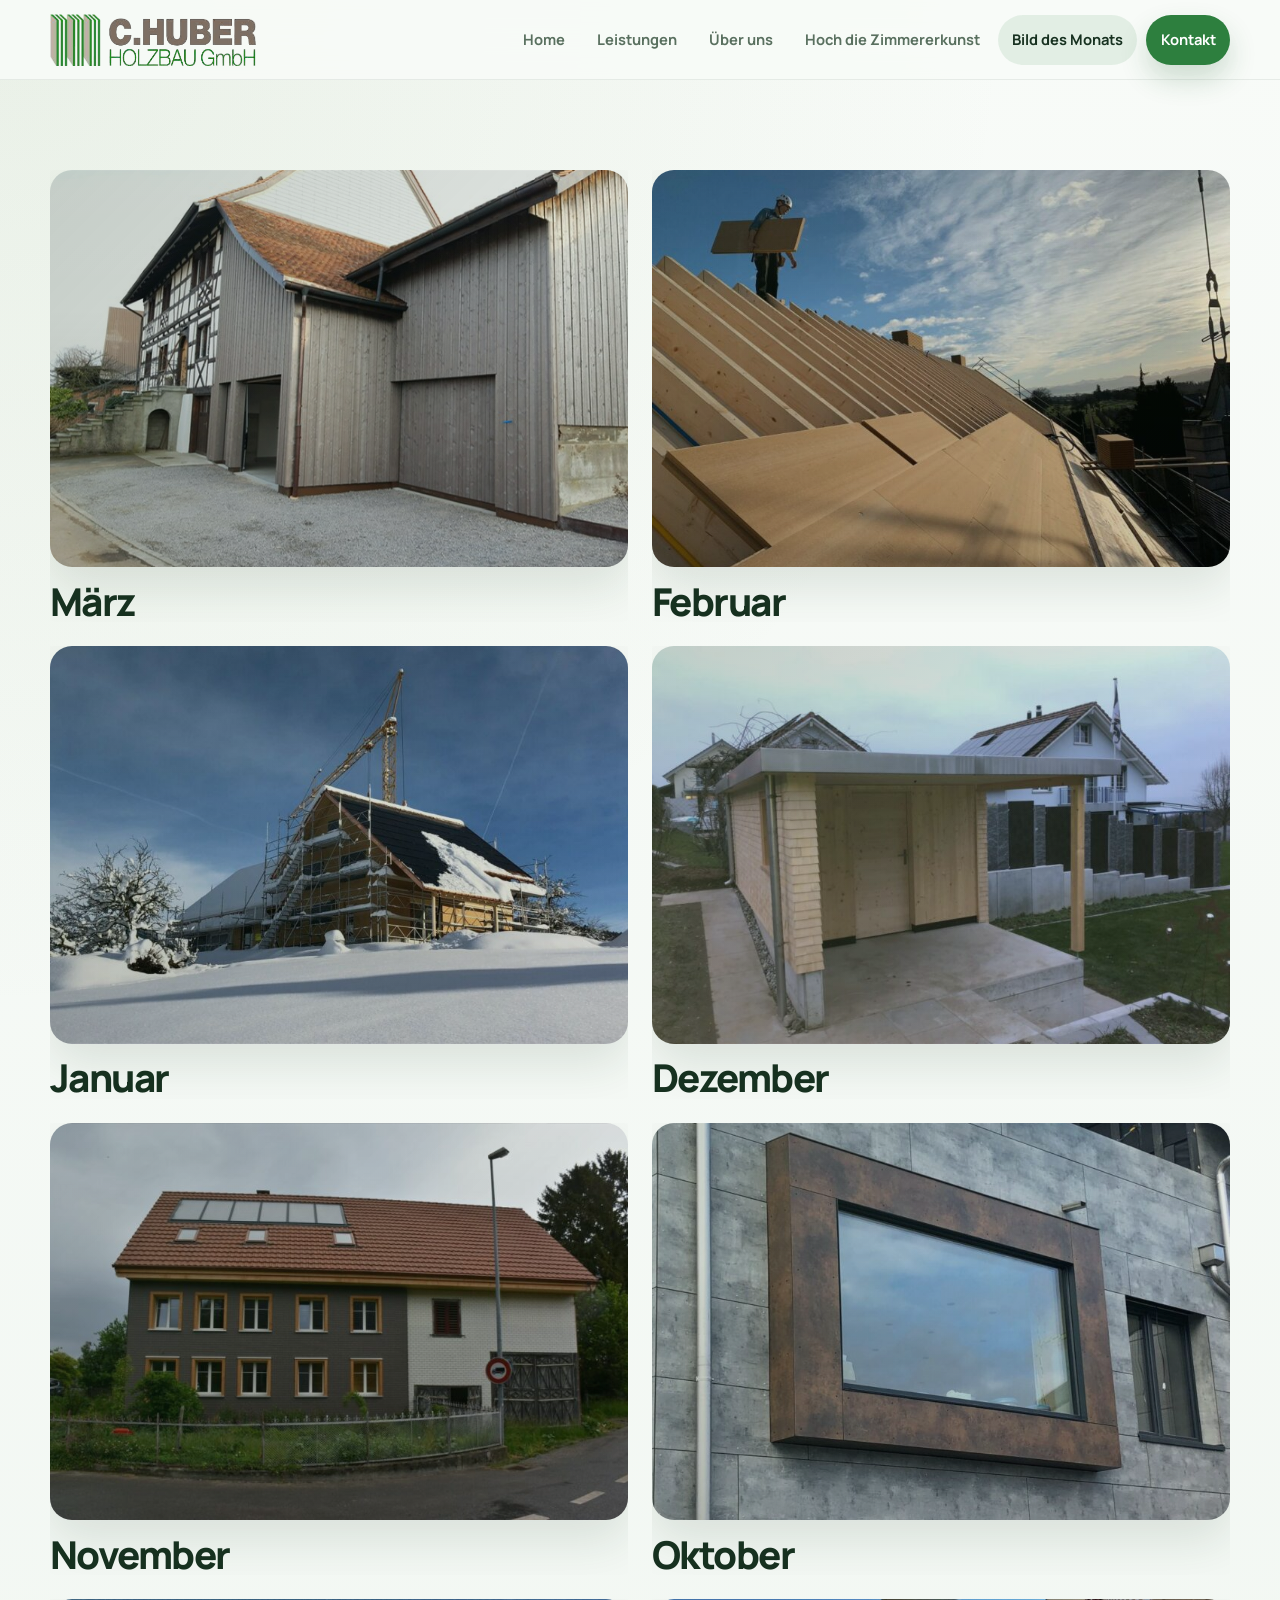
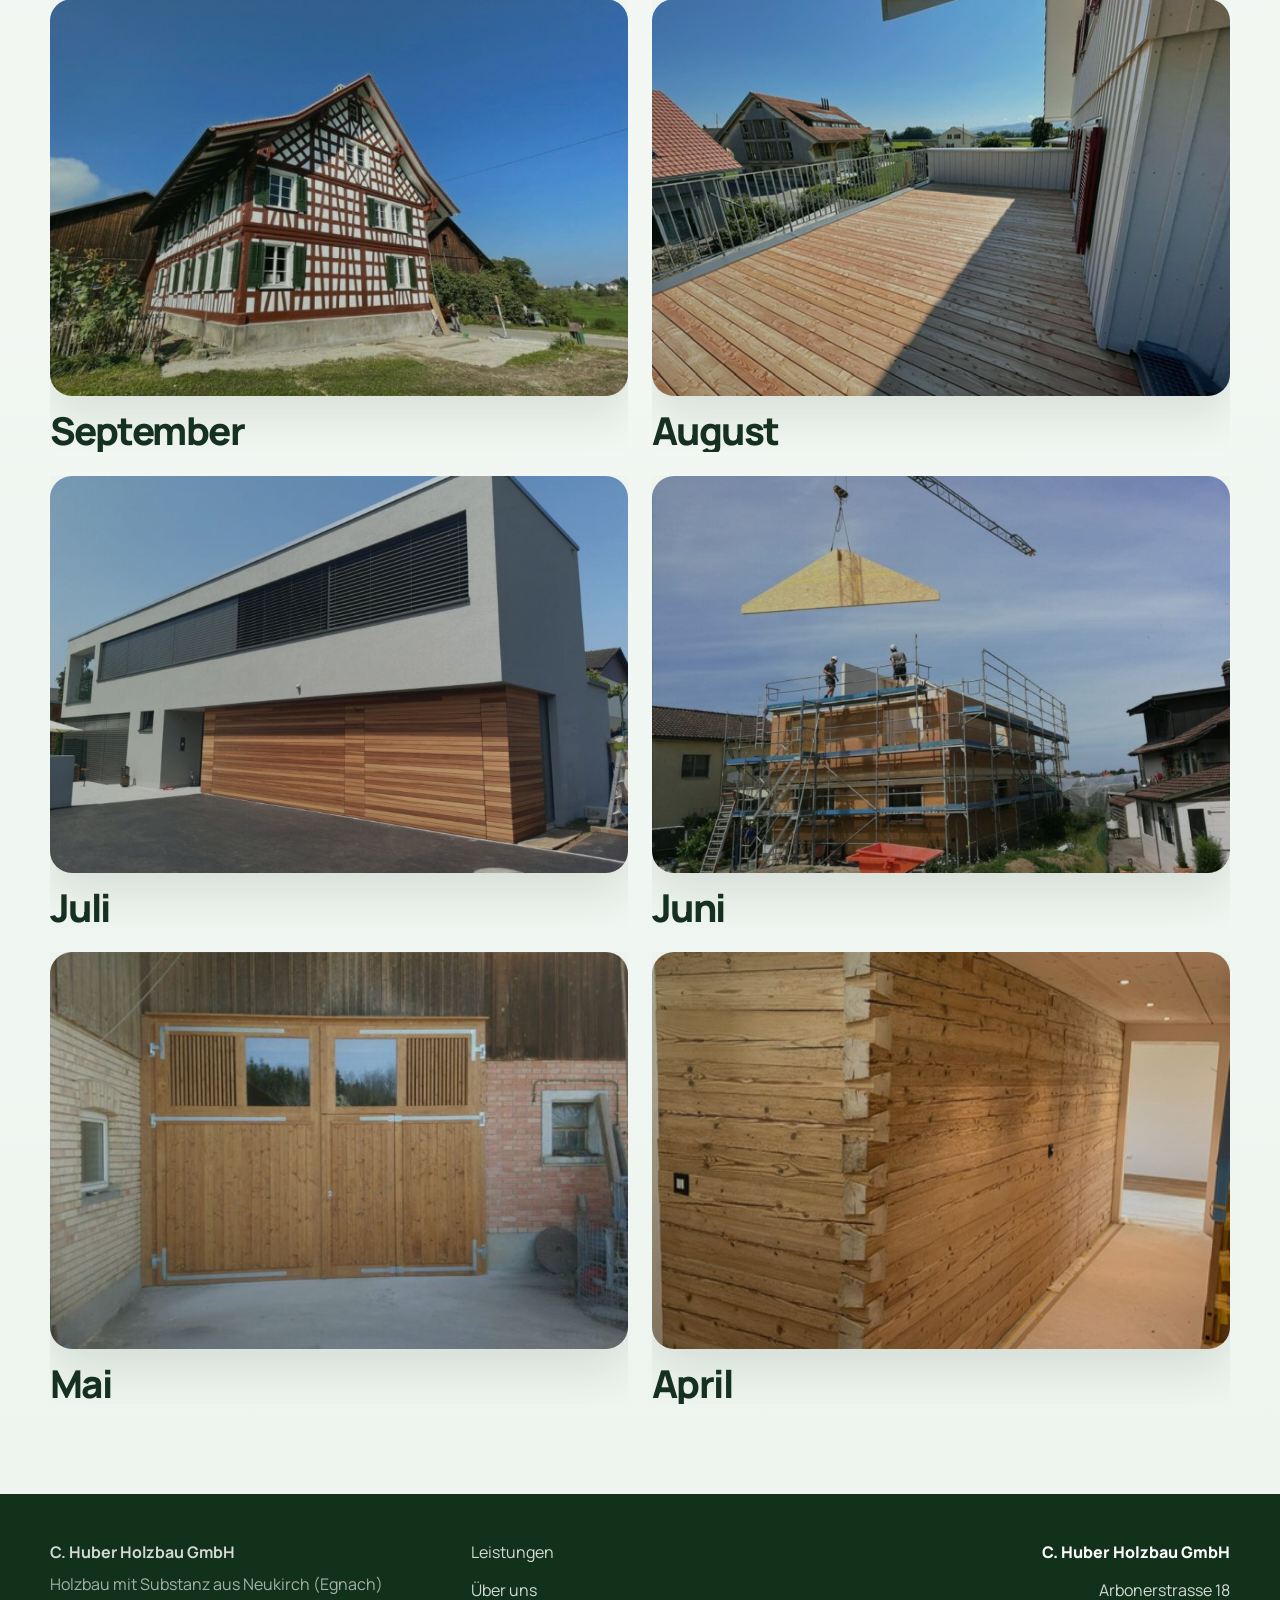
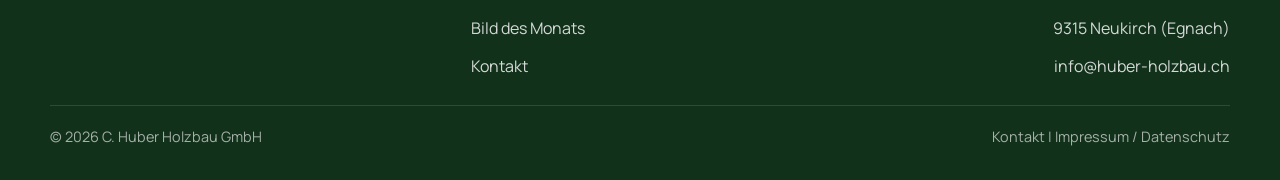
==== commit 16ff6ab6: "Simplify gallery and remove image overlays" ====
--- a/bild-des-monats.html
+++ b/bild-des-monats.html
@@ -6,7 +6,7 @@
   <link rel="icon" type="image/png" href="assets/favicon-left.png">
   <link rel="shortcut icon" href="assets/favicon-left.png">
   <title>Bild des Monats | C. Huber Holzbau GmbH</title>
-  <meta name="description" content="Bild des Monats bei C. Huber Holzbau GmbH: aktuelle Einblicke in Projekte, Details und Arbeiten im Holzbau.">
+  <meta name="description" content="Bild des Monats bei C. Huber Holzbau GmbH.">
   <link rel="preconnect" href="https://fonts.googleapis.com">
   <link rel="preconnect" href="https://fonts.gstatic.com" crossorigin>
   <link href="https://fonts.googleapis.com/css2?family=Manrope:wght@400;500;600;700;800&display=swap" rel="stylesheet">
@@ -29,120 +29,67 @@
   </header>
 
   <main>
-    <section class="page-hero">
-      <div class="container page-hero-grid">
-        <div class="page-hero-copy reveal">
-          <span class="eyebrow">Bild des Monats</span>
-          <h1>Monat für Monat Einblicke in unsere Arbeit.</h1>
-          <p>Auf dieser Seite stehen ausgewählte Monatsbilder im Vordergrund. Die Gestaltung bleibt bewusst ruhig, damit die Aufnahmen selbst wirken und der Auftritt insgesamt sauber und hochwertig erscheint.</p>
-        </div>
-        <div class="page-hero-visual visual-no-label reveal" style="--image: url('assets/bild-maerz.jpeg');"></div>
-      </div>
-    </section>
-
     <section class="section">
       <div class="container">
-        <div class="month-archive-copy reveal">
-          <span class="page-kicker">Bild des Monats</span>
-          <h2 class="section-title">Aktuelle Aufnahmen, klar präsentiert.</h2>
-          <p class="section-intro">Die Monatsbilder sind übersichtlich angeordnet und geben einen direkten Einblick in Projekte, Details und Materialien.</p>
-        </div>
-
         <div class="month-archive">
-          <article class="month-entry reveal">
+          <article class="month-entry month-entry--plain reveal">
             <div class="month-visual visual-no-label" style="--image: url('assets/bild-maerz.jpeg');"></div>
-            <div class="month-entry__body">
-              <h3>März</h3>
-              <p>Einblick in aktuelle Arbeiten und Materialien.</p>
-            </div>
+            <div class="month-entry__body"><h3>März</h3></div>
           </article>
 
-          <article class="month-entry reveal">
+          <article class="month-entry month-entry--plain reveal">
             <div class="month-visual visual-no-label" style="--image: url('assets/bild-februar.jpg');"></div>
-            <div class="month-entry__body">
-              <h3>Februar</h3>
-              <p>Ausgewählte Aufnahme aus dem Monatsrückblick.</p>
-            </div>
+            <div class="month-entry__body"><h3>Februar</h3></div>
           </article>
 
-          <article class="month-entry reveal">
+          <article class="month-entry month-entry--plain reveal">
             <div class="month-visual visual-no-label" style="--image: url('assets/bild-januar.jpg');"></div>
-            <div class="month-entry__body">
-              <h3>Januar</h3>
-              <p>Ausgewählte Aufnahme aus dem Monatsrückblick.</p>
-            </div>
+            <div class="month-entry__body"><h3>Januar</h3></div>
           </article>
 
-          <article class="month-entry reveal">
+          <article class="month-entry month-entry--plain reveal">
             <div class="month-visual visual-no-label" style="--image: url('assets/bild-dezember.jpeg');"></div>
-            <div class="month-entry__body">
-              <h3>Dezember</h3>
-              <p>Ausgewählte Aufnahme aus dem Monatsrückblick.</p>
-            </div>
+            <div class="month-entry__body"><h3>Dezember</h3></div>
           </article>
 
-          <article class="month-entry reveal">
+          <article class="month-entry month-entry--plain reveal">
             <div class="month-visual visual-no-label" style="--image: url('assets/bild-november.jpg');"></div>
-            <div class="month-entry__body">
-              <h3>November</h3>
-              <p>Ausgewählte Aufnahme aus dem Monatsrückblick.</p>
-            </div>
+            <div class="month-entry__body"><h3>November</h3></div>
           </article>
 
-          <article class="month-entry reveal">
+          <article class="month-entry month-entry--plain reveal">
             <div class="month-visual visual-no-label" style="--image: url('assets/bild-oktober.jpeg');"></div>
-            <div class="month-entry__body">
-              <h3>Oktober</h3>
-              <p>Ausgewählte Aufnahme aus dem Monatsrückblick.</p>
-            </div>
+            <div class="month-entry__body"><h3>Oktober</h3></div>
           </article>
 
-          <article class="month-entry reveal">
+          <article class="month-entry month-entry--plain reveal">
             <div class="month-visual visual-no-label" style="--image: url('assets/bild-september.jpeg');"></div>
-            <div class="month-entry__body">
-              <h3>September</h3>
-              <p>Ausgewählte Aufnahme aus dem Monatsrückblick.</p>
-            </div>
+            <div class="month-entry__body"><h3>September</h3></div>
           </article>
 
-          <article class="month-entry reveal">
+          <article class="month-entry month-entry--plain reveal">
             <div class="month-visual visual-no-label" style="--image: url('assets/bild-august.jpeg');"></div>
-            <div class="month-entry__body">
-              <h3>August</h3>
-              <p>Ausgewählte Aufnahme aus dem Monatsrückblick.</p>
-            </div>
+            <div class="month-entry__body"><h3>August</h3></div>
           </article>
 
-          <article class="month-entry reveal">
+          <article class="month-entry month-entry--plain reveal">
             <div class="month-visual visual-no-label" style="--image: url('assets/bild-juli.jpg');"></div>
-            <div class="month-entry__body">
-              <h3>Juli</h3>
-              <p>Ausgewählte Aufnahme aus dem Monatsrückblick.</p>
-            </div>
+            <div class="month-entry__body"><h3>Juli</h3></div>
           </article>
 
-          <article class="month-entry reveal">
+          <article class="month-entry month-entry--plain reveal">
             <div class="month-visual visual-no-label" style="--image: url('assets/bild-juni.jpeg');"></div>
-            <div class="month-entry__body">
-              <h3>Juni</h3>
-              <p>Ausgewählte Aufnahme aus dem Monatsrückblick.</p>
-            </div>
+            <div class="month-entry__body"><h3>Juni</h3></div>
           </article>
 
-          <article class="month-entry reveal">
+          <article class="month-entry month-entry--plain reveal">
             <div class="month-visual visual-no-label" style="--image: url('assets/bild-mai.jpeg');"></div>
-            <div class="month-entry__body">
-              <h3>Mai</h3>
-              <p>Ausgewählte Aufnahme aus dem Monatsrückblick.</p>
-            </div>
+            <div class="month-entry__body"><h3>Mai</h3></div>
           </article>
 
-          <article class="month-entry reveal">
+          <article class="month-entry month-entry--plain reveal">
             <div class="month-visual visual-no-label" style="--image: url('assets/bild-april.jpeg');"></div>
-            <div class="month-entry__body">
-              <h3>April</h3>
-              <p>Ausgewählte Aufnahme aus dem Monatsrückblick.</p>
-            </div>
+            <div class="month-entry__body"><h3>April</h3></div>
           </article>
         </div>
       </div>
--- a/styles.css
+++ b/styles.css
@@ -748,6 +748,33 @@
   gap: 0.75rem;
 }
 
+.month-entry--plain {
+  gap: 0.85rem;
+  padding: 0;
+  border: 0;
+  border-radius: 0;
+  background: transparent;
+  box-shadow: none;
+}
+
+.month-entry--plain::before {
+  display: none;
+}
+
+.month-entry--plain .month-visual {
+  border-radius: 22px;
+  box-shadow: var(--shadow);
+}
+
+.month-entry--plain .month-entry__body {
+  gap: 0;
+}
+
+.month-entry--plain h3 {
+  font-size: clamp(1.9rem, 3vw, 2.6rem);
+  line-height: 1.08;
+}
+
 .month-entry__link {
   display: inline-flex;
   align-items: center;
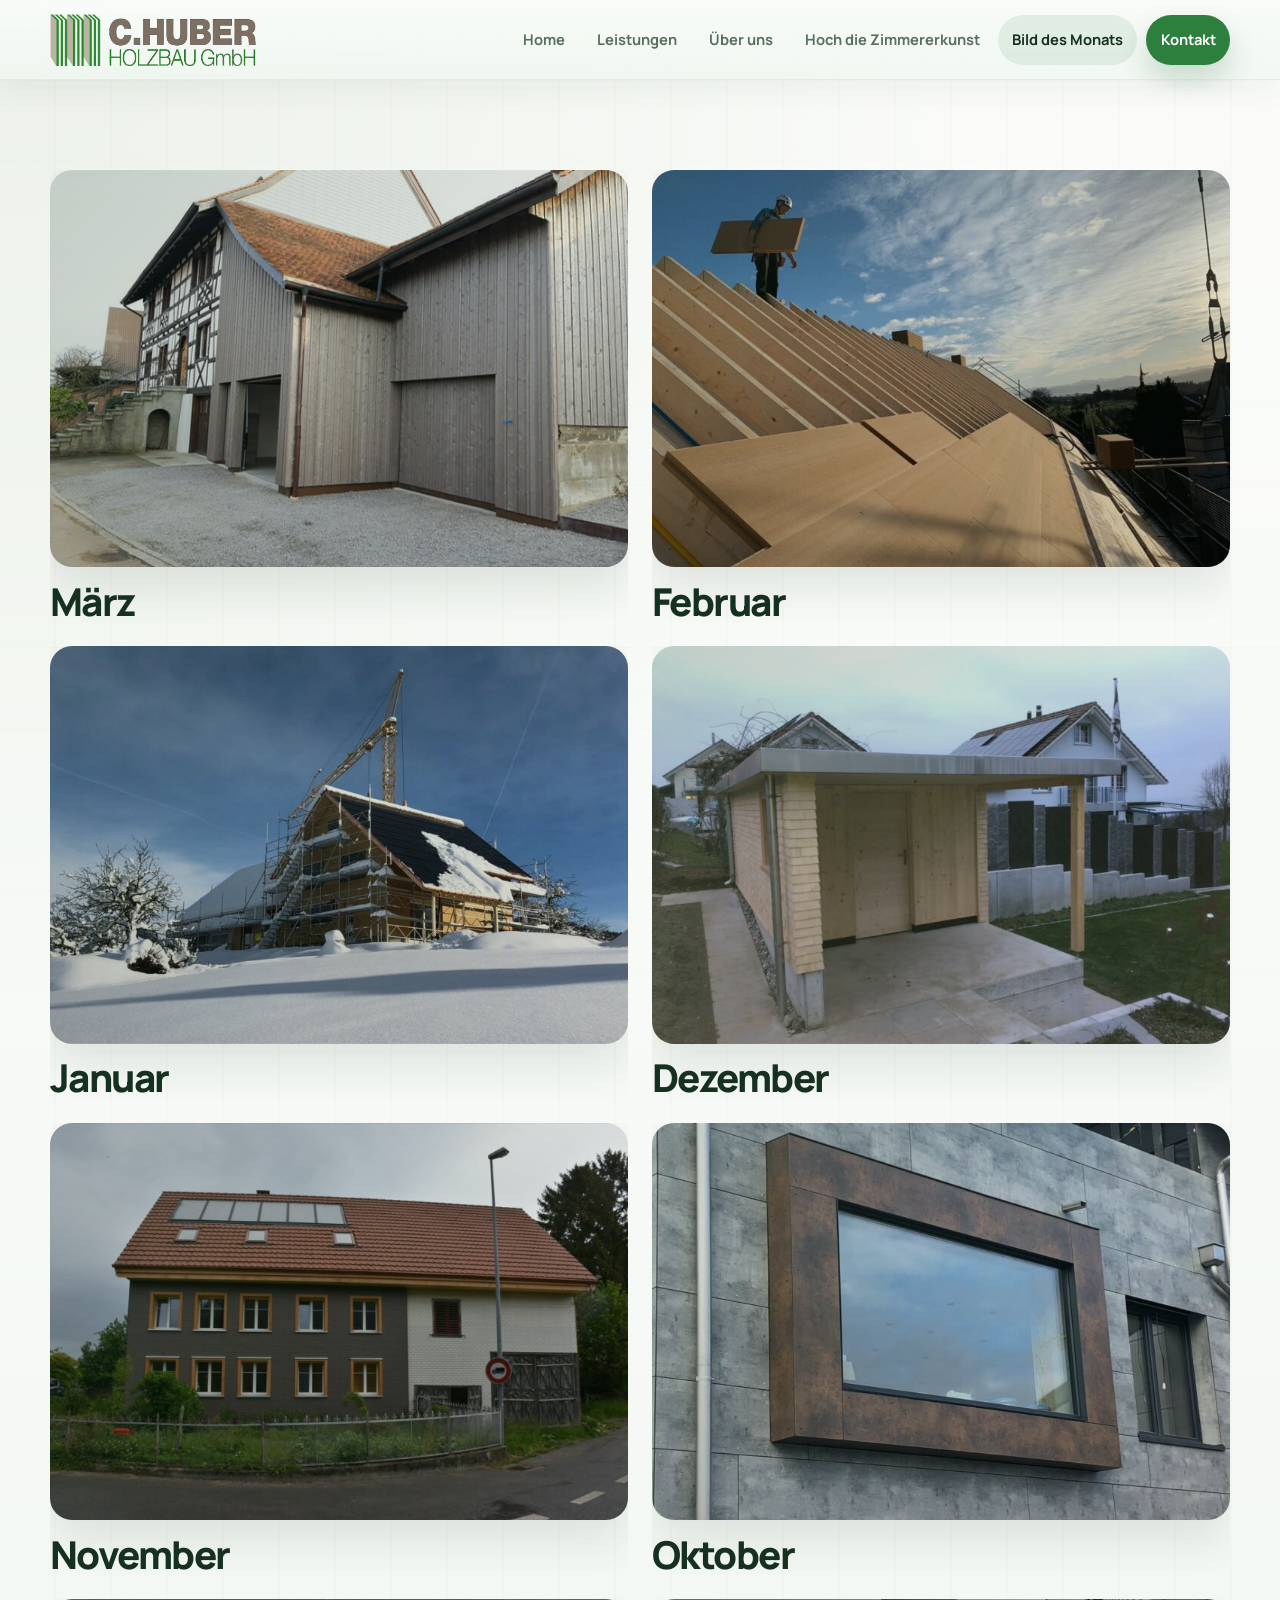
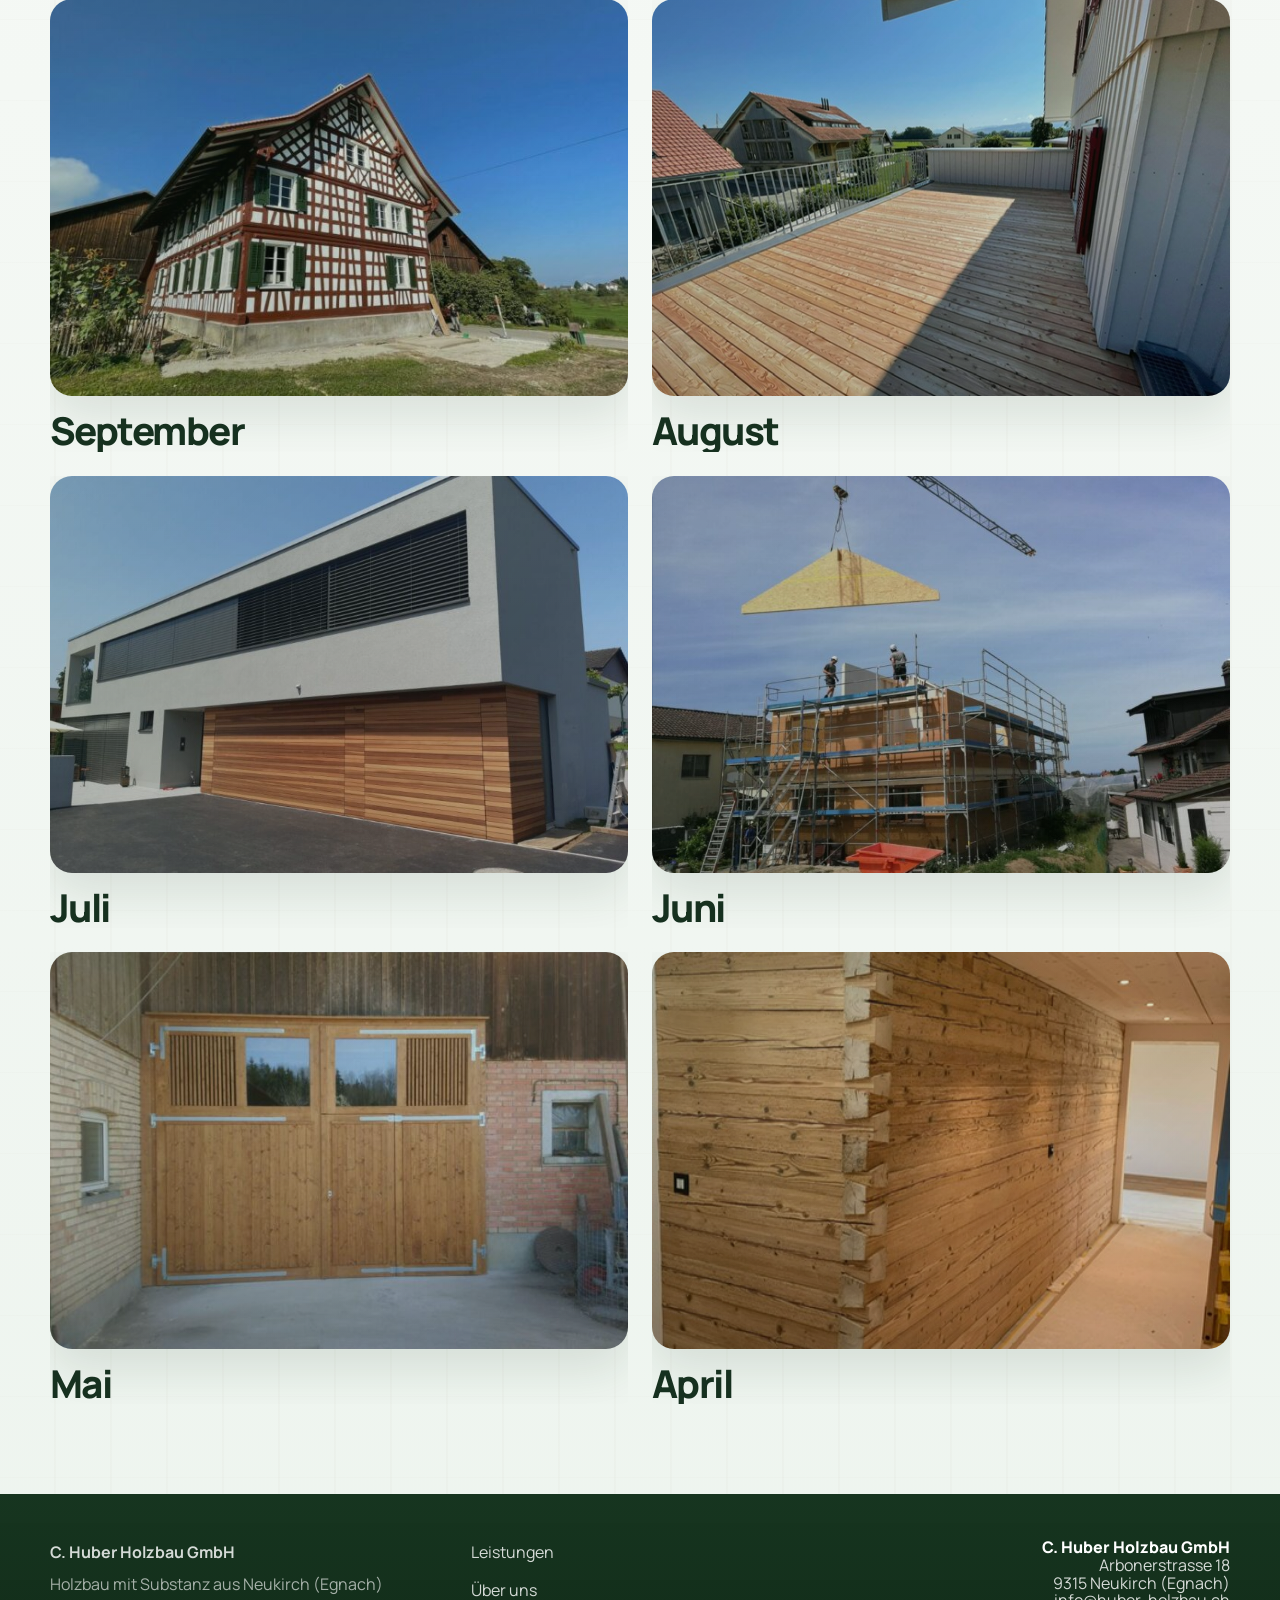
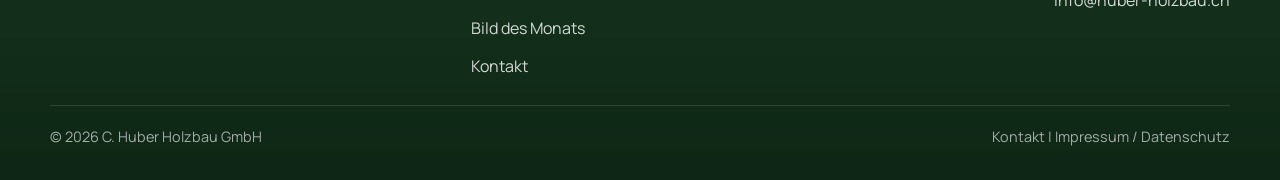
==== commit d9535d98: "Add warmer wood-inspired visual styling" ====
--- a/bild-des-monats.html
+++ b/bild-des-monats.html
@@ -9,7 +9,7 @@
   <meta name="description" content="Bild des Monats bei C. Huber Holzbau GmbH.">
   <link rel="preconnect" href="https://fonts.googleapis.com">
   <link rel="preconnect" href="https://fonts.gstatic.com" crossorigin>
-  <link href="https://fonts.googleapis.com/css2?family=Manrope:wght@400;500;600;700;800&display=swap" rel="stylesheet">
+  <link href="https://fonts.googleapis.com/css2?family=DM+Serif+Display&family=Manrope:wght@400;500;600;700;800&display=swap" rel="stylesheet">
   <link rel="stylesheet" href="styles.css">
 </head>
 <body>
--- a/styles.css
+++ b/styles.css
@@ -12,7 +12,11 @@
   --primary-deep: #1f5e2d;
   --accent: #80a46c;
   --accent-soft: rgba(45, 127, 62, 0.12);
+  --wood-light: rgba(203, 185, 152, 0.18);
+  --wood-mid: rgba(150, 118, 78, 0.08);
+  --wood-line: rgba(113, 88, 58, 0.08);
   --shadow: 0 20px 48px rgba(21, 54, 30, 0.12);
+  --shadow-wood: 0 18px 38px rgba(91, 72, 46, 0.08);
   --radius-xl: 34px;
   --radius-lg: 28px;
   --radius-md: 22px;
@@ -34,8 +38,10 @@
   font-family: "Manrope", "Segoe UI", sans-serif;
   color: var(--text);
   background:
+    repeating-linear-gradient(90deg, transparent 0 54px, rgba(113, 88, 58, 0.024) 54px 56px),
+    repeating-linear-gradient(180deg, transparent 0 80px, rgba(113, 88, 58, 0.016) 80px 81px),
     radial-gradient(circle at top left, rgba(128, 164, 108, 0.12), transparent 28%),
-    linear-gradient(180deg, #f8fbf8 0%, var(--bg) 100%);
+    linear-gradient(180deg, #fbfcfa 0%, var(--bg) 100%);
   line-height: 1.65;
 }
 
@@ -60,9 +66,21 @@
 h3,
 h4 {
   margin: 0;
+  line-height: 1.05;
+}
+
+h1,
+h2 {
+  font-family: "DM Serif Display", "Georgia", serif;
+  font-weight: 400;
+  letter-spacing: -0.03em;
+}
+
+h3,
+h4 {
+  font-family: "Manrope", "Segoe UI", sans-serif;
   font-weight: 800;
   letter-spacing: -0.04em;
-  line-height: 1.05;
 }
 
 .container {
@@ -75,9 +93,22 @@
 }
 
 .section-alt {
+  position: relative;
+  isolation: isolate;
   background: linear-gradient(180deg, rgba(255, 255, 255, 0.7), rgba(239, 246, 240, 0.9));
   border-top: 1px solid rgba(255, 255, 255, 0.75);
   border-bottom: 1px solid rgba(23, 49, 32, 0.06);
+}
+
+.section-alt::before {
+  content: "";
+  position: absolute;
+  inset: 0;
+  z-index: -1;
+  background:
+    repeating-linear-gradient(90deg, transparent 0 92px, rgba(113, 88, 58, 0.028) 92px 94px),
+    repeating-linear-gradient(180deg, transparent 0 72px, rgba(113, 88, 58, 0.016) 72px 73px);
+  pointer-events: none;
 }
 
 .section-title {
@@ -118,9 +149,12 @@
   top: 0;
   z-index: 50;
   padding: 0.85rem 0;
-  background: rgba(248, 251, 248, 0.9);
+  background:
+    linear-gradient(180deg, rgba(248, 251, 248, 0.96), rgba(239, 246, 240, 0.88)),
+    repeating-linear-gradient(90deg, transparent 0 40px, rgba(113, 88, 58, 0.03) 40px 42px);
   border-bottom: 1px solid rgba(23, 49, 32, 0.08);
   backdrop-filter: blur(20px);
+  box-shadow: 0 12px 30px rgba(21, 54, 30, 0.05);
 }
 
 .nav-shell {
@@ -210,7 +244,24 @@
 
 .hero,
 .page-hero {
+  position: relative;
+  isolation: isolate;
   padding: clamp(3rem, 6vw, 5.5rem) 0 var(--section-space);
+}
+
+.hero::before,
+.page-hero::before {
+  content: "";
+  position: absolute;
+  inset: 0;
+  z-index: -1;
+  background:
+    radial-gradient(circle at 10% 16%, rgba(128, 164, 108, 0.2), transparent 20%),
+    radial-gradient(circle at 88% 12%, rgba(203, 185, 152, 0.18), transparent 18%),
+    linear-gradient(180deg, rgba(255, 255, 255, 0.78), rgba(237, 244, 238, 0.42)),
+    repeating-linear-gradient(90deg, transparent 0 84px, rgba(113, 88, 58, 0.026) 84px 86px);
+  border-bottom: 1px solid rgba(23, 49, 32, 0.06);
+  pointer-events: none;
 }
 
 .hero-grid,
@@ -381,8 +432,11 @@
   overflow: hidden;
   border: 1px solid rgba(23, 49, 32, 0.09);
   border-radius: var(--radius-md);
-  background: rgba(255, 255, 255, 0.82);
-  box-shadow: var(--shadow);
+  background:
+    linear-gradient(180deg, rgba(255, 255, 255, 0.94), rgba(244, 248, 243, 0.86)),
+    repeating-linear-gradient(90deg, transparent 0 58px, rgba(113, 88, 58, 0.022) 58px 60px),
+    repeating-linear-gradient(180deg, transparent 0 82px, rgba(113, 88, 58, 0.014) 82px 83px);
+  box-shadow: var(--shadow), var(--shadow-wood);
 }
 
 .service-card,
@@ -404,6 +458,10 @@
   padding: 1.6rem;
 }
 
+.contact-card {
+  gap: 0.55rem;
+}
+
 .hero-stats li {
   padding: 1.4rem;
 }
@@ -426,6 +484,7 @@
 .hero-stats strong,
 .metric-card strong {
   display: block;
+  font-family: "DM Serif Display", "Georgia", serif;
   font-size: 1.55rem;
 }
 
@@ -514,6 +573,11 @@
   backdrop-filter: blur(12px);
 }
 
+.service-media::after {
+  display: none;
+  content: none;
+}
+
 .visual-no-label::after {
   display: none;
 }
@@ -524,7 +588,10 @@
   gap: 0.42rem;
   padding: 0.4rem 0.75rem;
   border-radius: 999px;
-  background: var(--accent-soft);
+  background:
+    linear-gradient(135deg, rgba(236, 242, 233, 0.96), rgba(242, 233, 215, 0.78)),
+    var(--accent-soft);
+  border: 1px solid rgba(45, 127, 62, 0.12);
   color: var(--primary-deep);
   font-size: 0.82rem;
   font-weight: 800;
@@ -576,7 +643,7 @@
 .mini-list,
 .month-mini-list {
   display: grid;
-  gap: 0.75rem;
+  gap: 0.34rem;
   width: 100%;
 }
 
@@ -588,6 +655,7 @@
   display: flex;
   gap: 0.7rem;
   align-items: flex-start;
+  line-height: 1.28;
 }
 
 .check-list li::before,
@@ -642,7 +710,10 @@
   align-items: stretch;
   padding: 2rem;
   border-radius: var(--radius-xl);
-  background: linear-gradient(135deg, rgba(21, 54, 30, 0.98), rgba(36, 97, 49, 0.96));
+  background:
+    radial-gradient(circle at 14% 18%, rgba(203, 185, 152, 0.16), transparent 22%),
+    radial-gradient(circle at 88% 14%, rgba(128, 164, 108, 0.18), transparent 24%),
+    linear-gradient(135deg, rgba(21, 54, 30, 0.98), rgba(36, 97, 49, 0.96));
   color: #fff;
   box-shadow: var(--shadow);
 }
@@ -802,7 +873,9 @@
 
 .site-footer {
   padding: 2.8rem 0 2rem;
-  background: #12311b;
+  background:
+    linear-gradient(180deg, rgba(18, 49, 27, 0.98), rgba(14, 38, 21, 1)),
+    repeating-linear-gradient(90deg, transparent 0 48px, rgba(203, 185, 152, 0.03) 48px 50px);
   color: rgba(255, 255, 255, 0.82);
 }
 
@@ -822,9 +895,18 @@
   gap: 0.72rem;
 }
 
+.footer-links.footer-address {
+  gap: 0.04rem;
+}
+
 .footer-address {
+  gap: 0.08rem;
   text-align: right;
   justify-items: end;
+}
+
+.footer-address li {
+  line-height: 1.08;
 }
 
 .footer-address li:first-child {
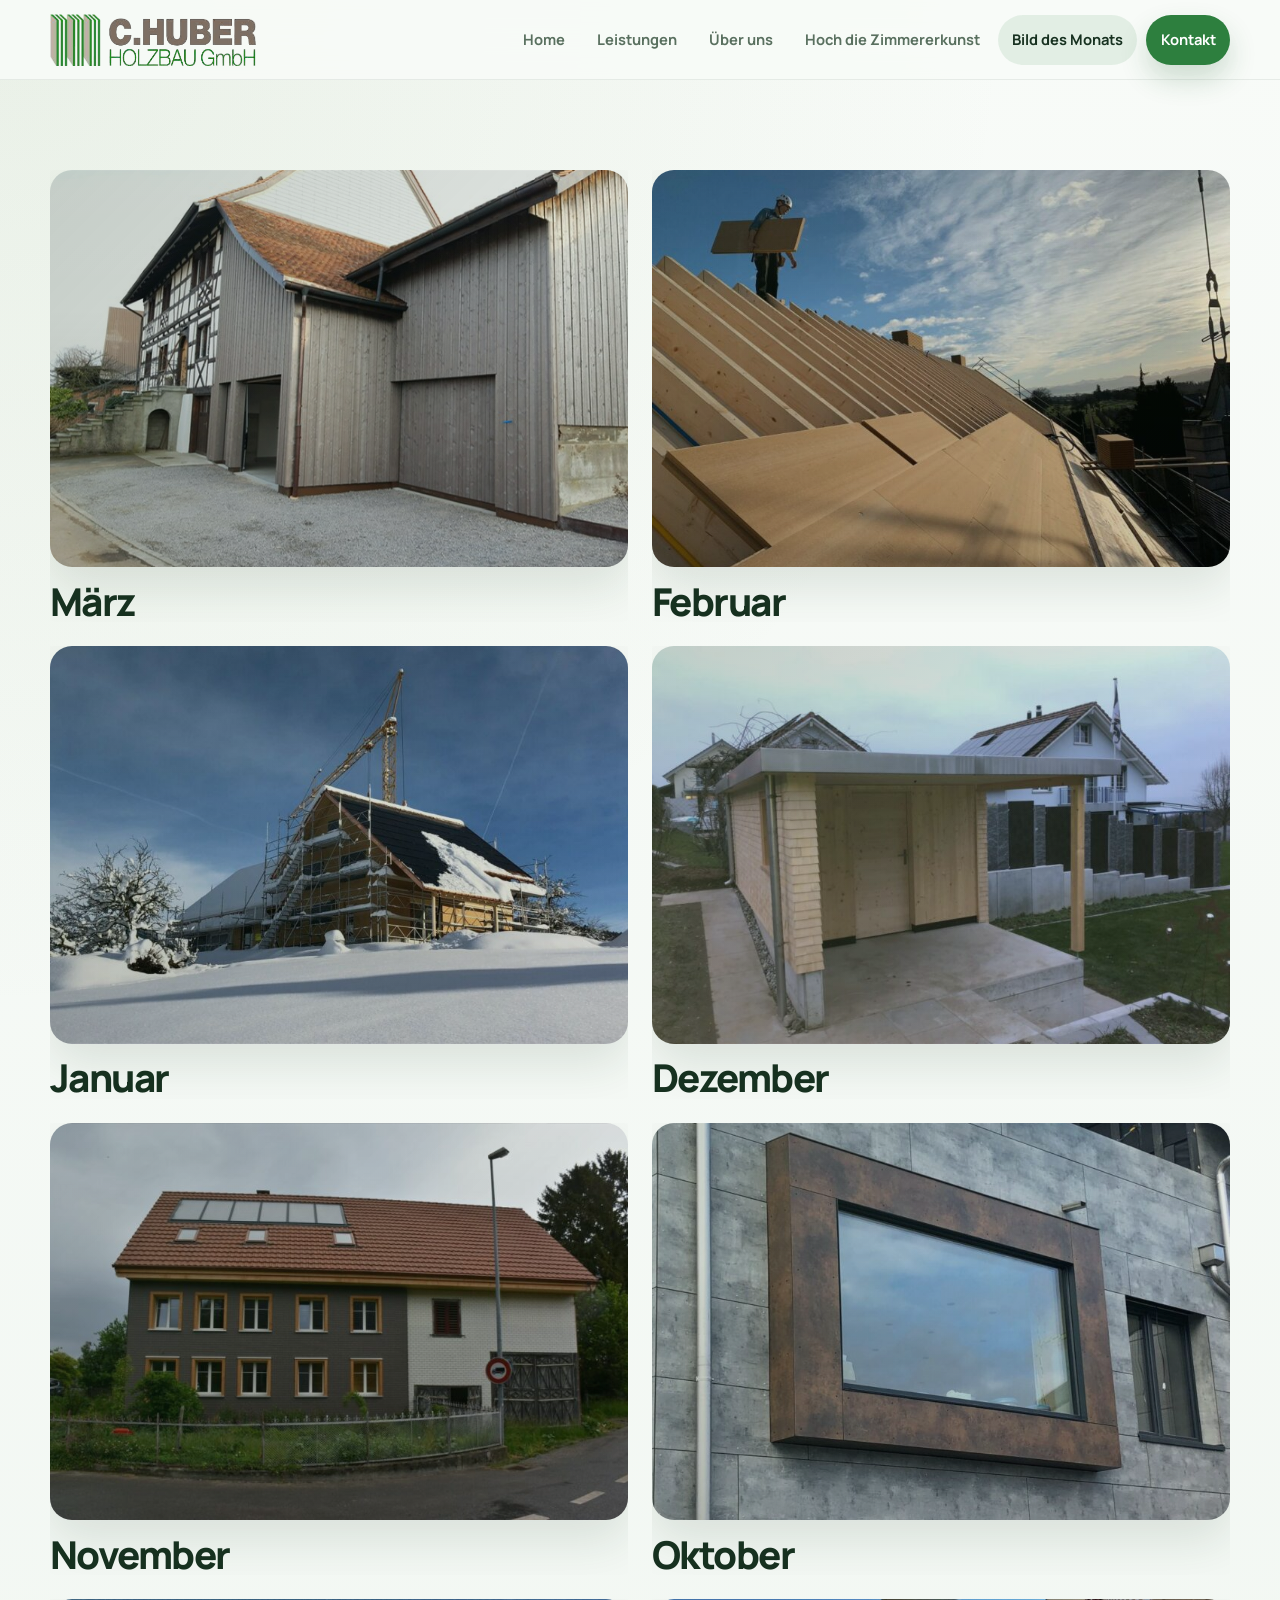
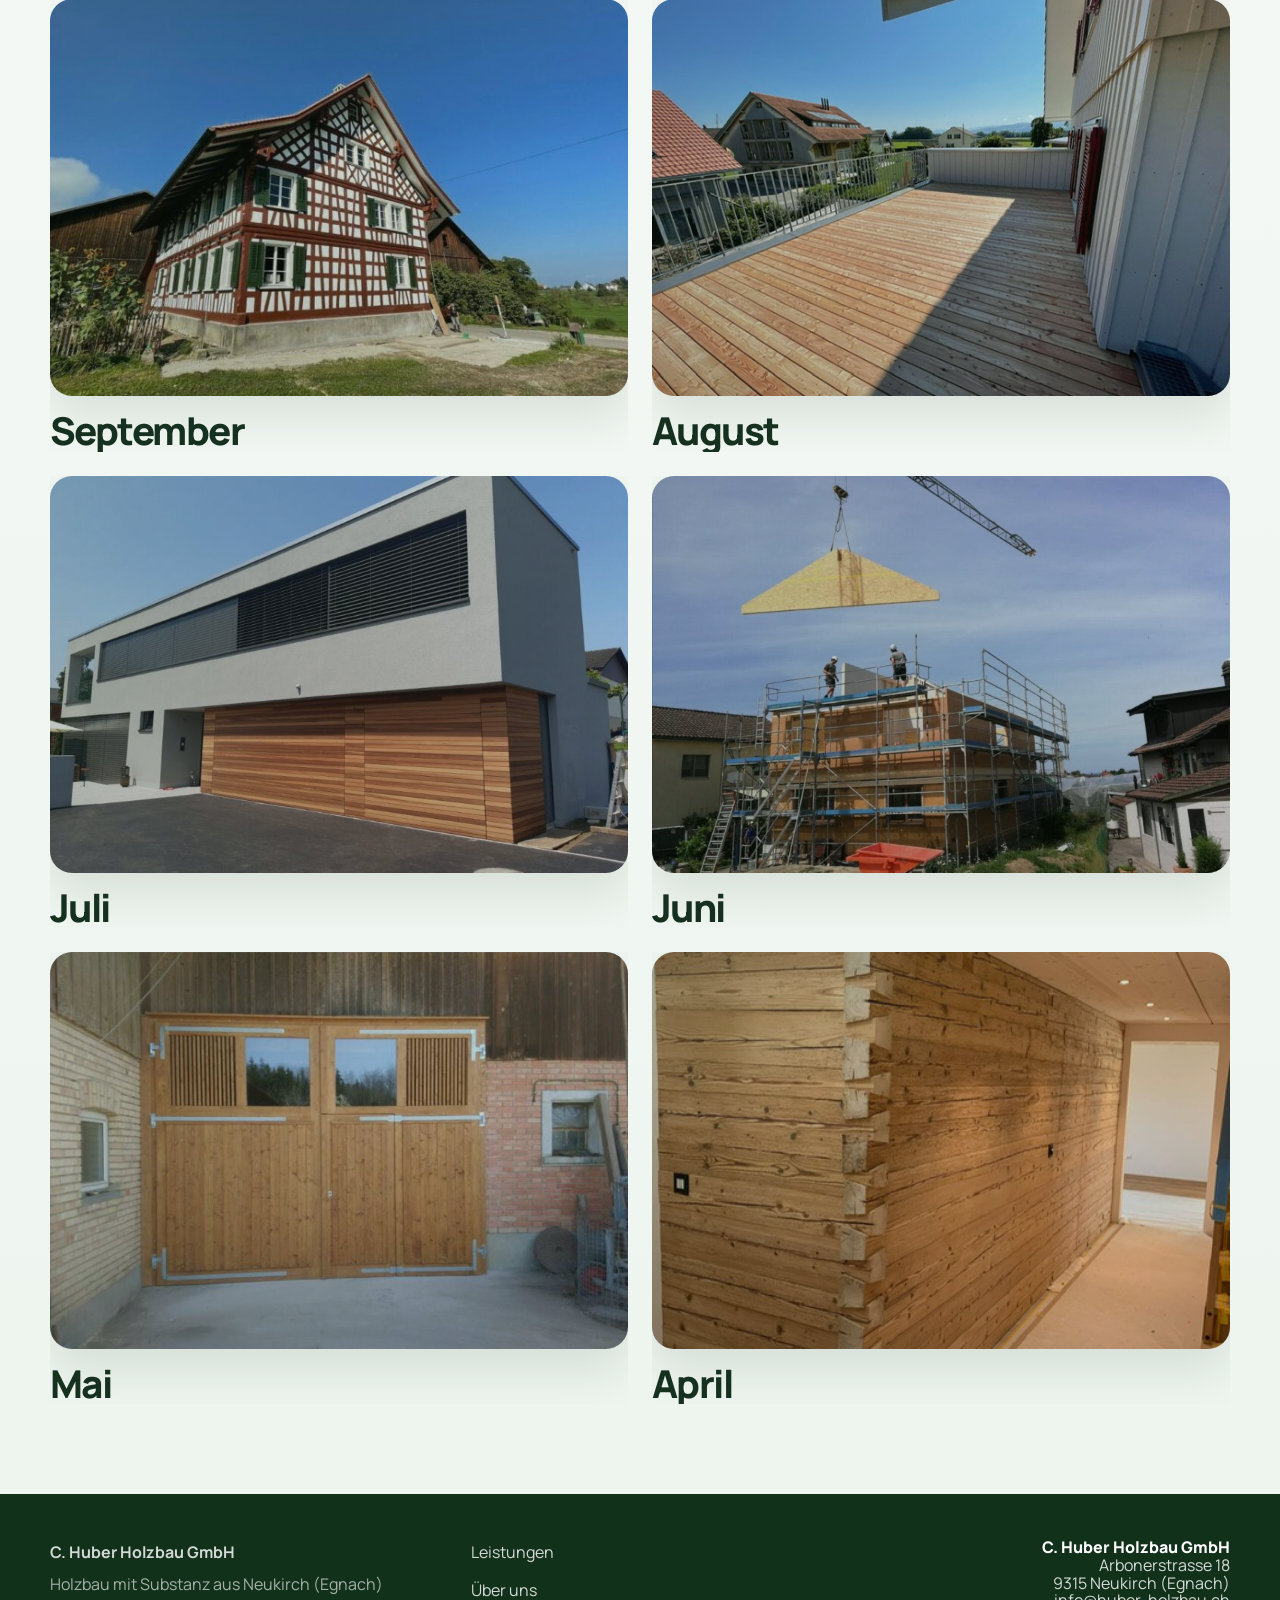
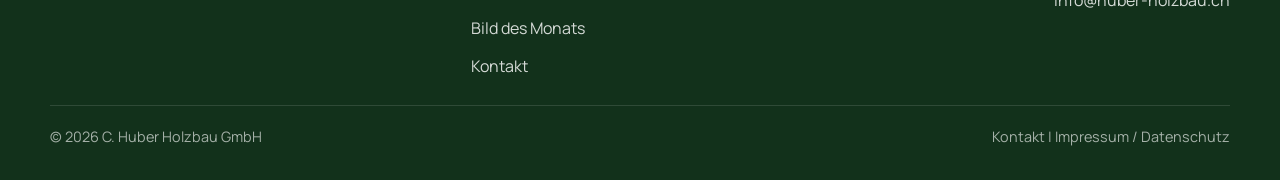
==== commit f00b2c94: "Revert "Add warmer wood-inspired visual styling" This reverts commit d9535d9886d5be9738afb0ea462f638" ====
--- a/bild-des-monats.html
+++ b/bild-des-monats.html
@@ -9,7 +9,7 @@
   <meta name="description" content="Bild des Monats bei C. Huber Holzbau GmbH.">
   <link rel="preconnect" href="https://fonts.googleapis.com">
   <link rel="preconnect" href="https://fonts.gstatic.com" crossorigin>
-  <link href="https://fonts.googleapis.com/css2?family=DM+Serif+Display&family=Manrope:wght@400;500;600;700;800&display=swap" rel="stylesheet">
+  <link href="https://fonts.googleapis.com/css2?family=Manrope:wght@400;500;600;700;800&display=swap" rel="stylesheet">
   <link rel="stylesheet" href="styles.css">
 </head>
 <body>
--- a/styles.css
+++ b/styles.css
@@ -12,11 +12,7 @@
   --primary-deep: #1f5e2d;
   --accent: #80a46c;
   --accent-soft: rgba(45, 127, 62, 0.12);
-  --wood-light: rgba(203, 185, 152, 0.18);
-  --wood-mid: rgba(150, 118, 78, 0.08);
-  --wood-line: rgba(113, 88, 58, 0.08);
   --shadow: 0 20px 48px rgba(21, 54, 30, 0.12);
-  --shadow-wood: 0 18px 38px rgba(91, 72, 46, 0.08);
   --radius-xl: 34px;
   --radius-lg: 28px;
   --radius-md: 22px;
@@ -38,10 +34,8 @@
   font-family: "Manrope", "Segoe UI", sans-serif;
   color: var(--text);
   background:
-    repeating-linear-gradient(90deg, transparent 0 54px, rgba(113, 88, 58, 0.024) 54px 56px),
-    repeating-linear-gradient(180deg, transparent 0 80px, rgba(113, 88, 58, 0.016) 80px 81px),
     radial-gradient(circle at top left, rgba(128, 164, 108, 0.12), transparent 28%),
-    linear-gradient(180deg, #fbfcfa 0%, var(--bg) 100%);
+    linear-gradient(180deg, #f8fbf8 0%, var(--bg) 100%);
   line-height: 1.65;
 }
 
@@ -66,21 +60,9 @@
 h3,
 h4 {
   margin: 0;
-  line-height: 1.05;
-}
-
-h1,
-h2 {
-  font-family: "DM Serif Display", "Georgia", serif;
-  font-weight: 400;
-  letter-spacing: -0.03em;
-}
-
-h3,
-h4 {
-  font-family: "Manrope", "Segoe UI", sans-serif;
   font-weight: 800;
   letter-spacing: -0.04em;
+  line-height: 1.05;
 }
 
 .container {
@@ -93,22 +75,9 @@
 }
 
 .section-alt {
-  position: relative;
-  isolation: isolate;
   background: linear-gradient(180deg, rgba(255, 255, 255, 0.7), rgba(239, 246, 240, 0.9));
   border-top: 1px solid rgba(255, 255, 255, 0.75);
   border-bottom: 1px solid rgba(23, 49, 32, 0.06);
-}
-
-.section-alt::before {
-  content: "";
-  position: absolute;
-  inset: 0;
-  z-index: -1;
-  background:
-    repeating-linear-gradient(90deg, transparent 0 92px, rgba(113, 88, 58, 0.028) 92px 94px),
-    repeating-linear-gradient(180deg, transparent 0 72px, rgba(113, 88, 58, 0.016) 72px 73px);
-  pointer-events: none;
 }
 
 .section-title {
@@ -149,12 +118,9 @@
   top: 0;
   z-index: 50;
   padding: 0.85rem 0;
-  background:
-    linear-gradient(180deg, rgba(248, 251, 248, 0.96), rgba(239, 246, 240, 0.88)),
-    repeating-linear-gradient(90deg, transparent 0 40px, rgba(113, 88, 58, 0.03) 40px 42px);
+  background: rgba(248, 251, 248, 0.9);
   border-bottom: 1px solid rgba(23, 49, 32, 0.08);
   backdrop-filter: blur(20px);
-  box-shadow: 0 12px 30px rgba(21, 54, 30, 0.05);
 }
 
 .nav-shell {
@@ -244,24 +210,7 @@
 
 .hero,
 .page-hero {
-  position: relative;
-  isolation: isolate;
   padding: clamp(3rem, 6vw, 5.5rem) 0 var(--section-space);
-}
-
-.hero::before,
-.page-hero::before {
-  content: "";
-  position: absolute;
-  inset: 0;
-  z-index: -1;
-  background:
-    radial-gradient(circle at 10% 16%, rgba(128, 164, 108, 0.2), transparent 20%),
-    radial-gradient(circle at 88% 12%, rgba(203, 185, 152, 0.18), transparent 18%),
-    linear-gradient(180deg, rgba(255, 255, 255, 0.78), rgba(237, 244, 238, 0.42)),
-    repeating-linear-gradient(90deg, transparent 0 84px, rgba(113, 88, 58, 0.026) 84px 86px);
-  border-bottom: 1px solid rgba(23, 49, 32, 0.06);
-  pointer-events: none;
 }
 
 .hero-grid,
@@ -432,11 +381,8 @@
   overflow: hidden;
   border: 1px solid rgba(23, 49, 32, 0.09);
   border-radius: var(--radius-md);
-  background:
-    linear-gradient(180deg, rgba(255, 255, 255, 0.94), rgba(244, 248, 243, 0.86)),
-    repeating-linear-gradient(90deg, transparent 0 58px, rgba(113, 88, 58, 0.022) 58px 60px),
-    repeating-linear-gradient(180deg, transparent 0 82px, rgba(113, 88, 58, 0.014) 82px 83px);
-  box-shadow: var(--shadow), var(--shadow-wood);
+  background: rgba(255, 255, 255, 0.82);
+  box-shadow: var(--shadow);
 }
 
 .service-card,
@@ -484,7 +430,6 @@
 .hero-stats strong,
 .metric-card strong {
   display: block;
-  font-family: "DM Serif Display", "Georgia", serif;
   font-size: 1.55rem;
 }
 
@@ -588,10 +533,7 @@
   gap: 0.42rem;
   padding: 0.4rem 0.75rem;
   border-radius: 999px;
-  background:
-    linear-gradient(135deg, rgba(236, 242, 233, 0.96), rgba(242, 233, 215, 0.78)),
-    var(--accent-soft);
-  border: 1px solid rgba(45, 127, 62, 0.12);
+  background: var(--accent-soft);
   color: var(--primary-deep);
   font-size: 0.82rem;
   font-weight: 800;
@@ -710,10 +652,7 @@
   align-items: stretch;
   padding: 2rem;
   border-radius: var(--radius-xl);
-  background:
-    radial-gradient(circle at 14% 18%, rgba(203, 185, 152, 0.16), transparent 22%),
-    radial-gradient(circle at 88% 14%, rgba(128, 164, 108, 0.18), transparent 24%),
-    linear-gradient(135deg, rgba(21, 54, 30, 0.98), rgba(36, 97, 49, 0.96));
+  background: linear-gradient(135deg, rgba(21, 54, 30, 0.98), rgba(36, 97, 49, 0.96));
   color: #fff;
   box-shadow: var(--shadow);
 }
@@ -873,9 +812,7 @@
 
 .site-footer {
   padding: 2.8rem 0 2rem;
-  background:
-    linear-gradient(180deg, rgba(18, 49, 27, 0.98), rgba(14, 38, 21, 1)),
-    repeating-linear-gradient(90deg, transparent 0 48px, rgba(203, 185, 152, 0.03) 48px 50px);
+  background: #12311b;
   color: rgba(255, 255, 255, 0.82);
 }
 
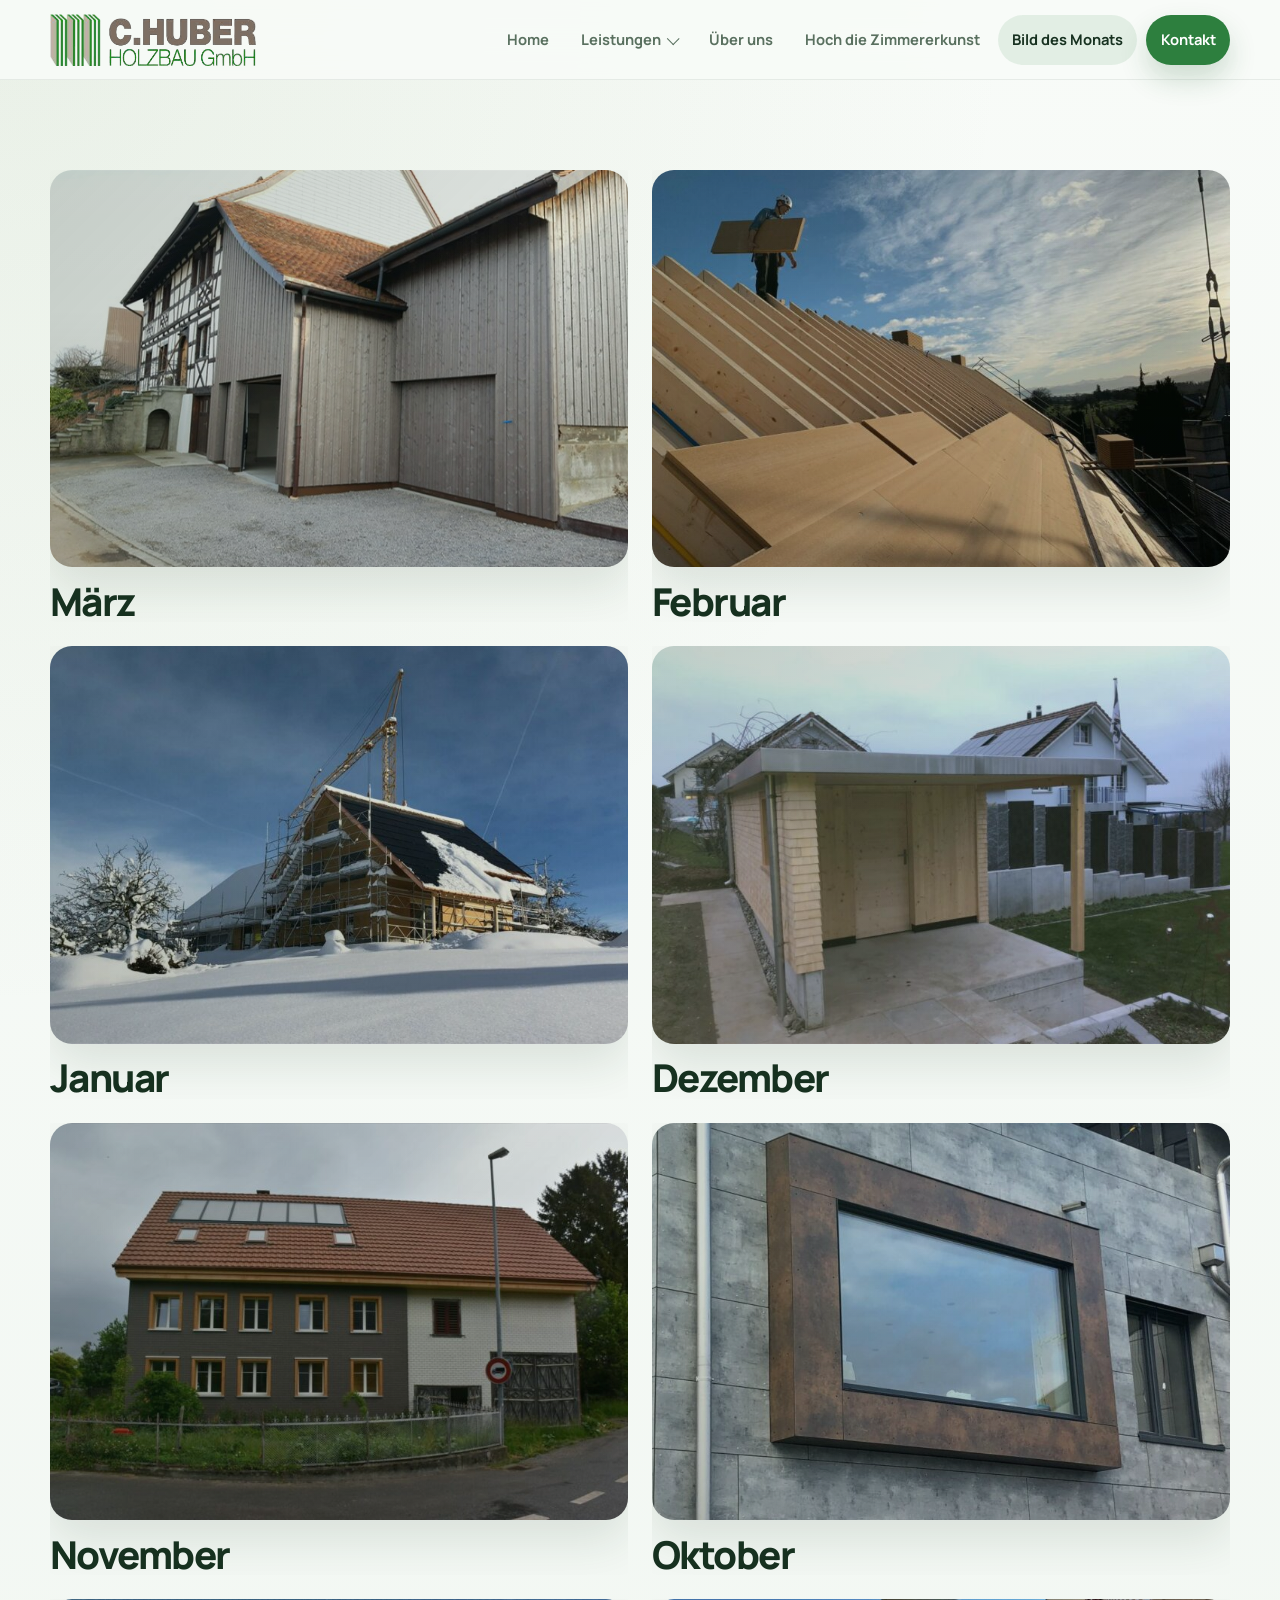
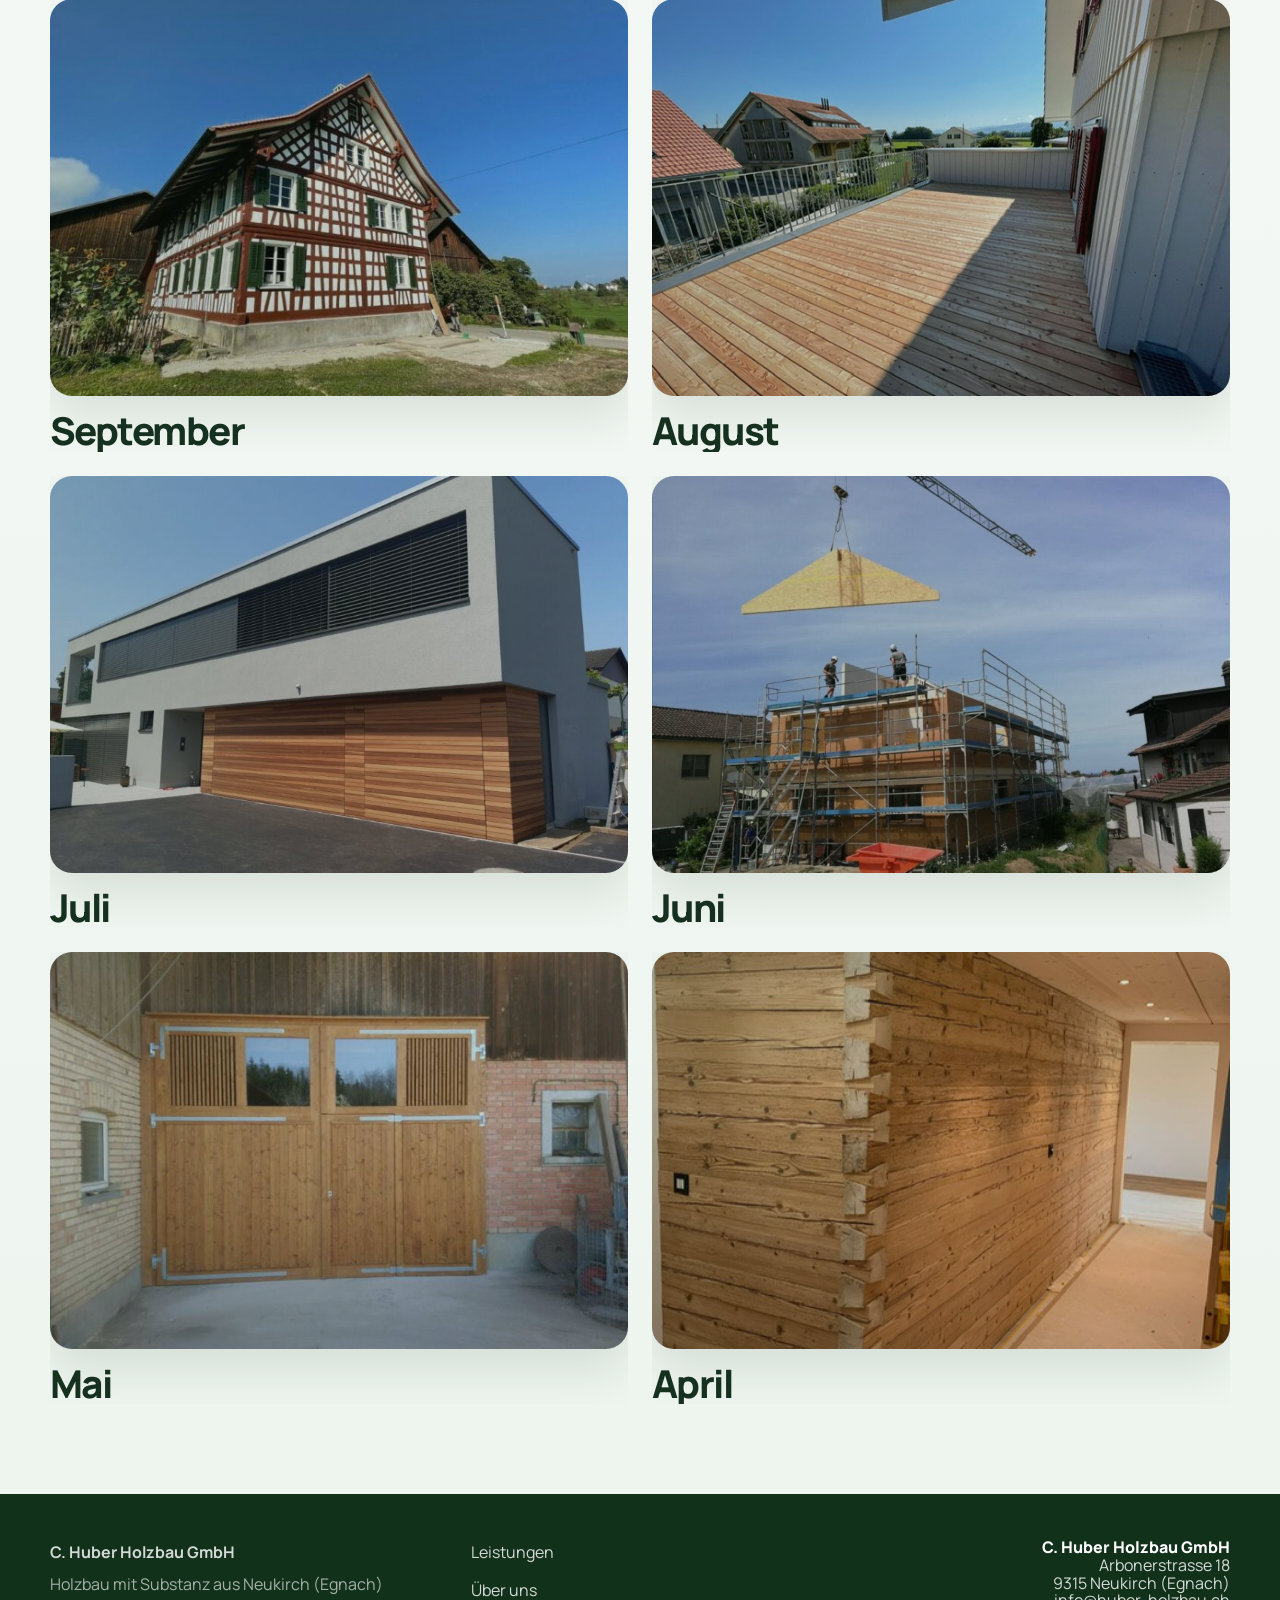
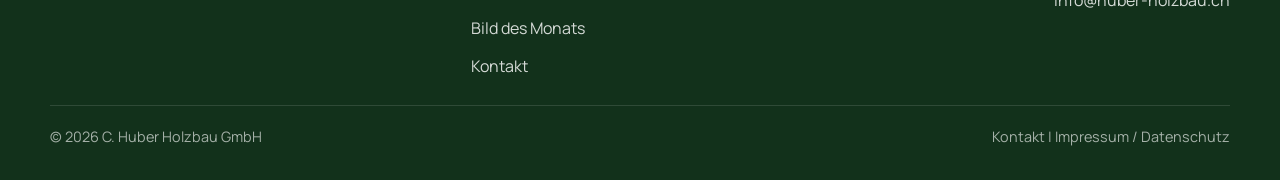
==== commit 61cefcc7: "Add large intro image and services dropdown" ====
--- a/bild-des-monats.html
+++ b/bild-des-monats.html
@@ -19,7 +19,15 @@
       <button class="nav-toggle" type="button" aria-label="Navigation öffnen" aria-expanded="false" data-nav-toggle><span></span><span></span><span></span></button>
       <nav class="site-nav" data-nav>
         <a href="index.html">Home</a>
-        <a href="leistungen.html">Leistungen</a>
+        <div class="nav-item nav-item--submenu">
+          <a href="leistungen.html">Leistungen</a>
+          <div class="nav-dropdown">
+            <a href="neubau.html">Neubau</a>
+            <a href="umbau-renovation.html">Umbau / Renovation</a>
+            <a href="landwirtschaft-industrie.html">Landwirtschaft / Industrie</a>
+            <a href="fassaden-carports.html">Fassaden / Carports</a>
+          </div>
+        </div>
         <a href="ueber-uns.html">Über uns</a>
         <a href="index.html#zimmererkunst">Hoch die Zimmererkunst</a>
         <a class="active" href="bild-des-monats.html">Bild des Monats</a>
--- a/styles.css
+++ b/styles.css
@@ -173,7 +173,8 @@
   flex-wrap: nowrap;
 }
 
-.site-nav a {
+.site-nav a,
+.site-nav .nav-item > a {
   padding: 0.8rem 0.9rem;
   border-radius: 999px;
   color: var(--muted);
@@ -185,8 +186,80 @@
 
 .site-nav a:hover,
 .site-nav a:focus-visible,
+.site-nav .nav-item > a:hover,
+.site-nav .nav-item > a:focus-visible,
 .site-nav a.active {
   color: var(--text);
+  background: rgba(45, 127, 62, 0.1);
+}
+
+.site-nav .nav-item > a.active {
+  color: var(--text);
+  background: rgba(45, 127, 62, 0.1);
+}
+
+.nav-item {
+  position: relative;
+}
+
+.nav-item--submenu > a {
+  display: inline-flex;
+  align-items: center;
+  gap: 0.45rem;
+}
+
+.nav-item--submenu > a::after {
+  content: "";
+  width: 0.5rem;
+  height: 0.5rem;
+  border-right: 1.5px solid currentColor;
+  border-bottom: 1.5px solid currentColor;
+  transform: rotate(45deg) translateY(-1px);
+  transition: transform 0.2s ease;
+}
+
+.nav-item--submenu:hover > a::after,
+.nav-item--submenu:focus-within > a::after {
+  transform: rotate(225deg) translateY(-1px);
+}
+
+.nav-dropdown {
+  position: absolute;
+  top: calc(100% + 0.55rem);
+  left: 0;
+  min-width: 260px;
+  display: grid;
+  gap: 0.15rem;
+  padding: 0.55rem;
+  border: 1px solid rgba(23, 49, 32, 0.08);
+  border-radius: 24px;
+  background: rgba(248, 251, 248, 0.98);
+  box-shadow: var(--shadow);
+  opacity: 0;
+  pointer-events: none;
+  transform: translateY(12px);
+  transition: opacity 0.2s ease, transform 0.2s ease;
+}
+
+.nav-item--submenu:hover .nav-dropdown,
+.nav-item--submenu:focus-within .nav-dropdown {
+  opacity: 1;
+  pointer-events: auto;
+  transform: translateY(0);
+}
+
+.nav-dropdown a {
+  display: block;
+  padding: 0.85rem 1rem;
+  border-radius: 18px;
+  color: var(--text);
+  font-size: 0.92rem;
+  white-space: normal;
+}
+
+.nav-dropdown a:hover,
+.nav-dropdown a.active,
+.nav-dropdown a:focus-visible {
   background: rgba(45, 127, 62, 0.1);
 }
 
@@ -211,6 +284,23 @@
 .hero,
 .page-hero {
   padding: clamp(3rem, 6vw, 5.5rem) 0 var(--section-space);
+}
+
+.home-showcase {
+  padding: 1.4rem 0 0;
+}
+
+.home-showcase__frame {
+  overflow: hidden;
+  border-radius: calc(var(--radius-xl) + 6px);
+  box-shadow: var(--shadow);
+  background: rgba(255, 255, 255, 0.84);
+}
+
+.home-showcase__image {
+  min-height: clamp(360px, 56vw, 760px);
+  background-size: cover;
+  background-position: center;
 }
 
 .hero-grid,
@@ -245,6 +335,10 @@
 .feature-split {
   grid-template-columns: minmax(0, 1.02fr) minmax(0, 0.98fr);
   align-items: center;
+}
+
+.hero-grid--single {
+  grid-template-columns: 1fr;
 }
 
 .cards-2,
@@ -971,6 +1065,41 @@
     text-align: center;
   }
 
+  .nav-item--submenu > a {
+    justify-content: space-between;
+  }
+
+  .nav-item--submenu > a::after {
+    transform: rotate(45deg);
+  }
+
+  .nav-dropdown {
+    position: static;
+    min-width: 0;
+    padding: 0.35rem 0 0 0.9rem;
+    border: 0;
+    border-radius: 0;
+    background: transparent;
+    box-shadow: none;
+    opacity: 1;
+    pointer-events: auto;
+    transform: none;
+    gap: 0.2rem;
+  }
+
+  .nav-dropdown a {
+    padding: 0.55rem 0;
+    border-radius: 0;
+    color: var(--muted);
+  }
+
+  .nav-dropdown a:hover,
+  .nav-dropdown a.active,
+  .nav-dropdown a:focus-visible {
+    background: transparent;
+    color: var(--text);
+  }
+
   .cards-4,
   .cards-3,
   .cards-2,
